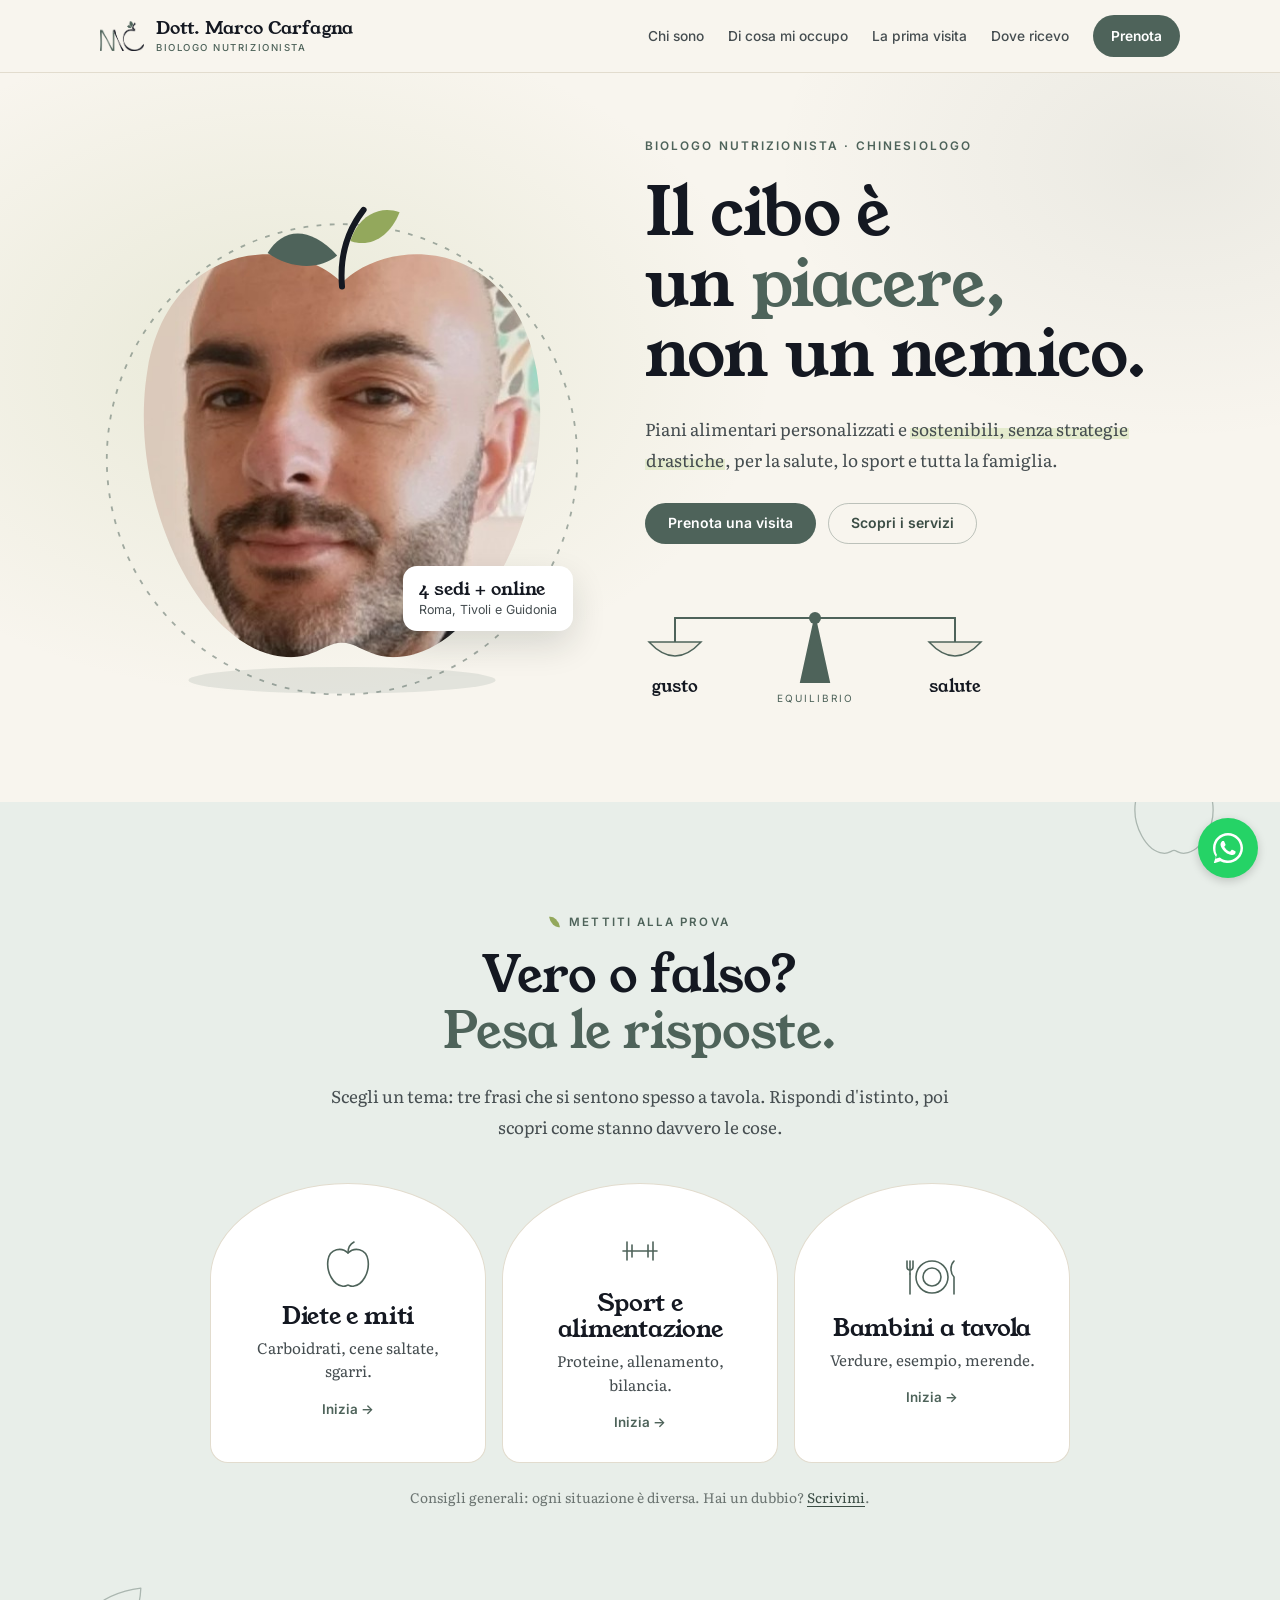
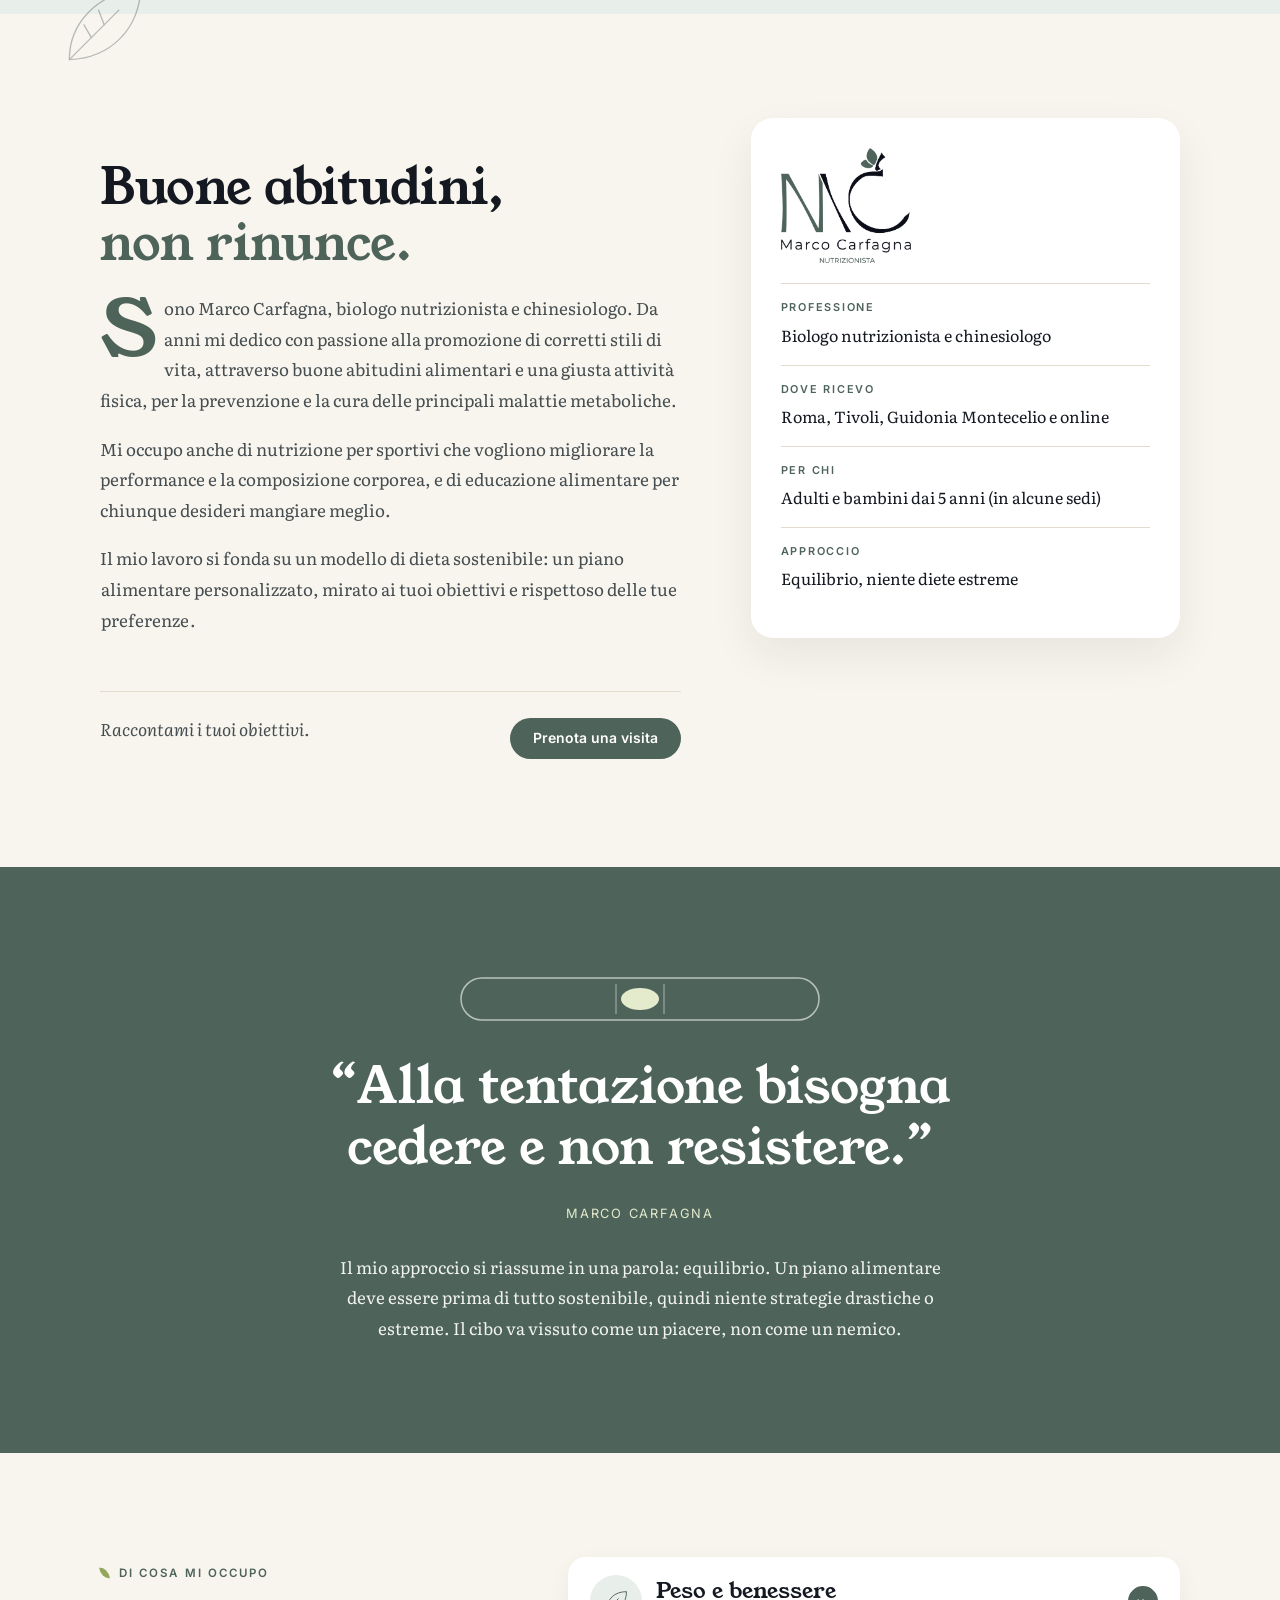
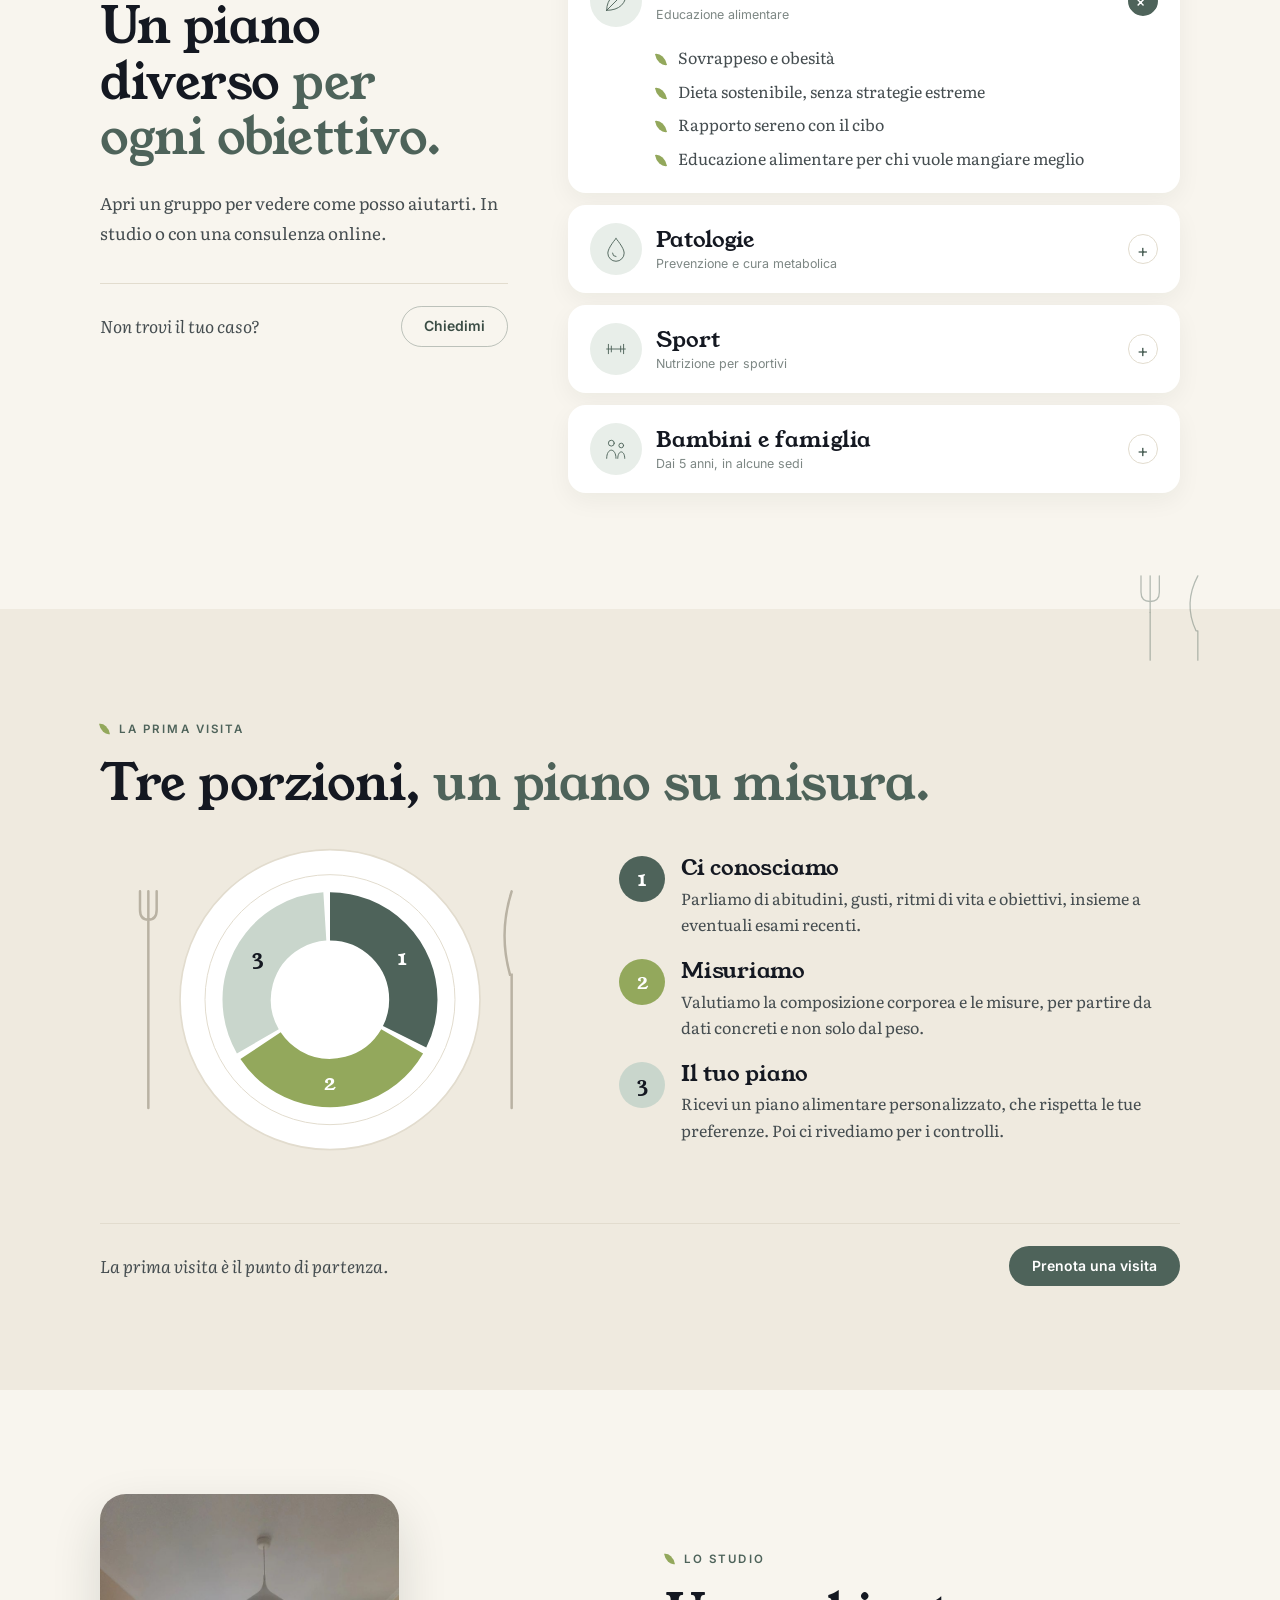
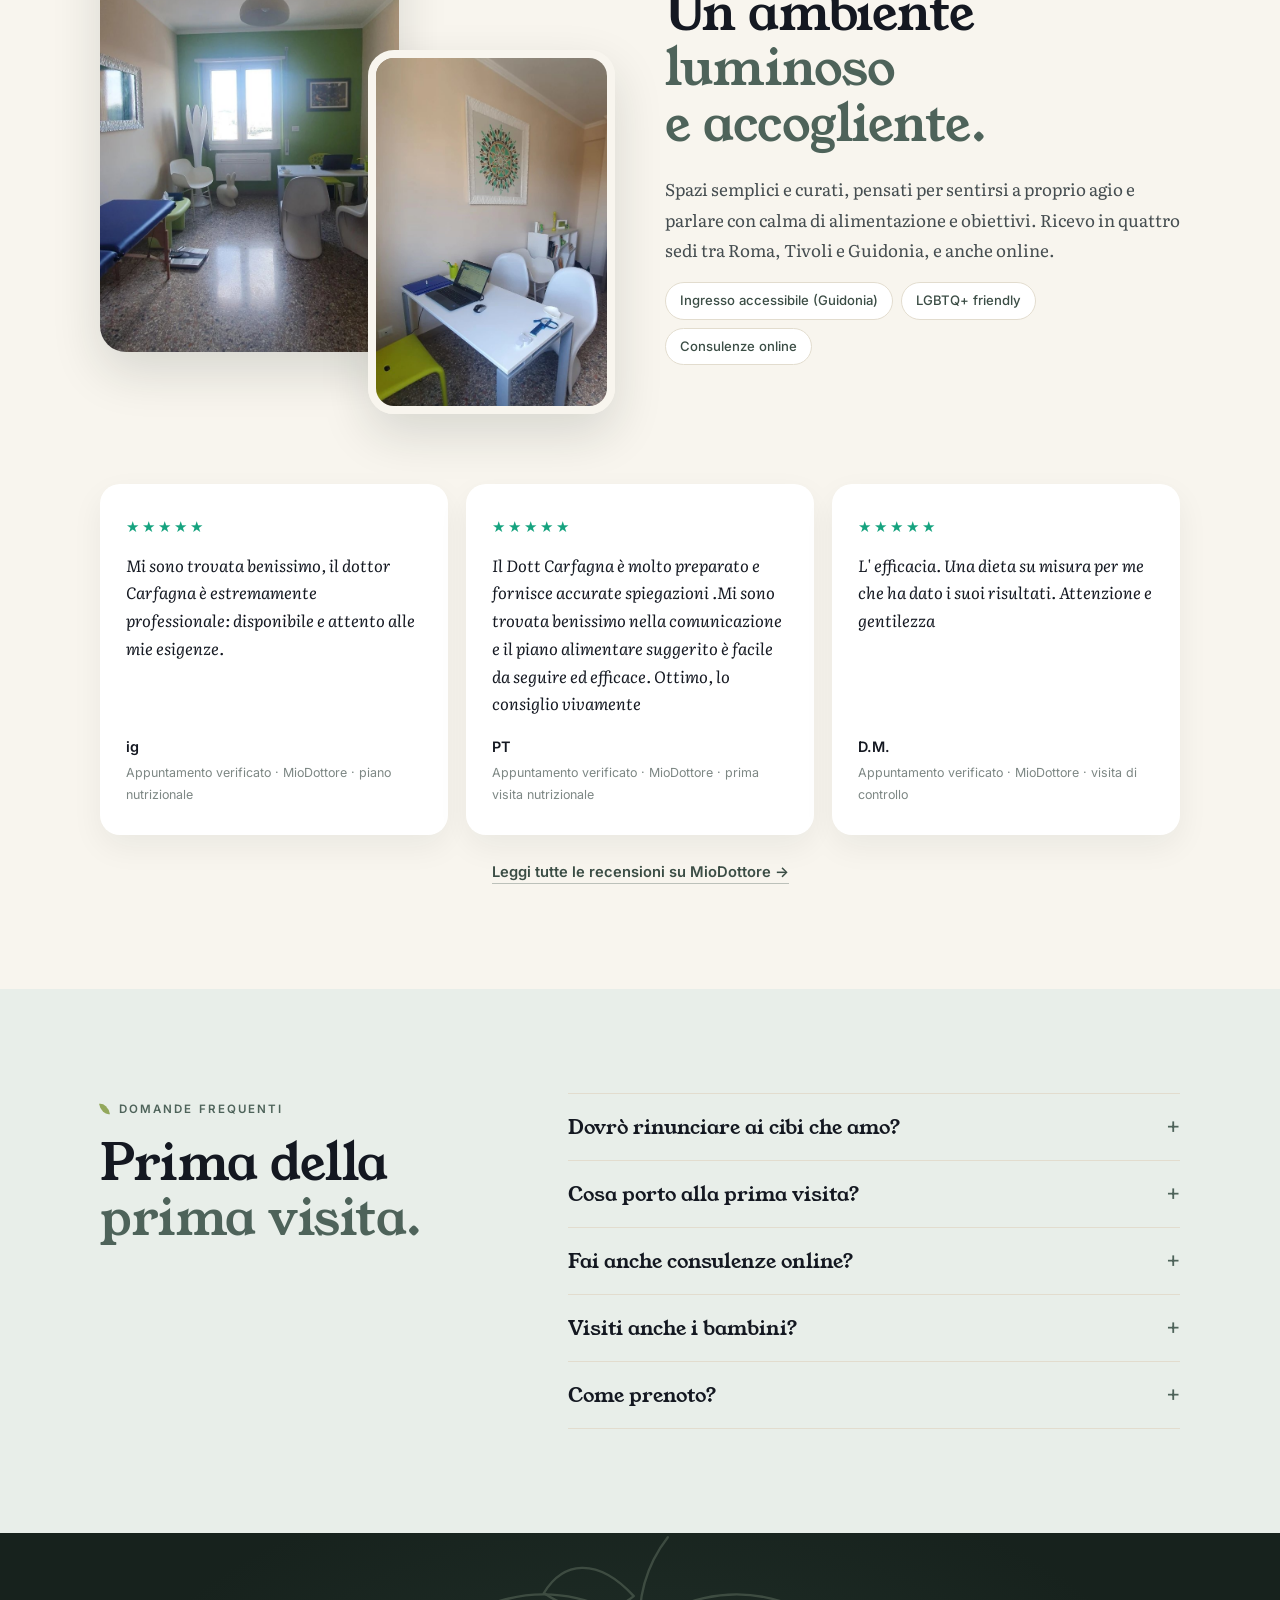
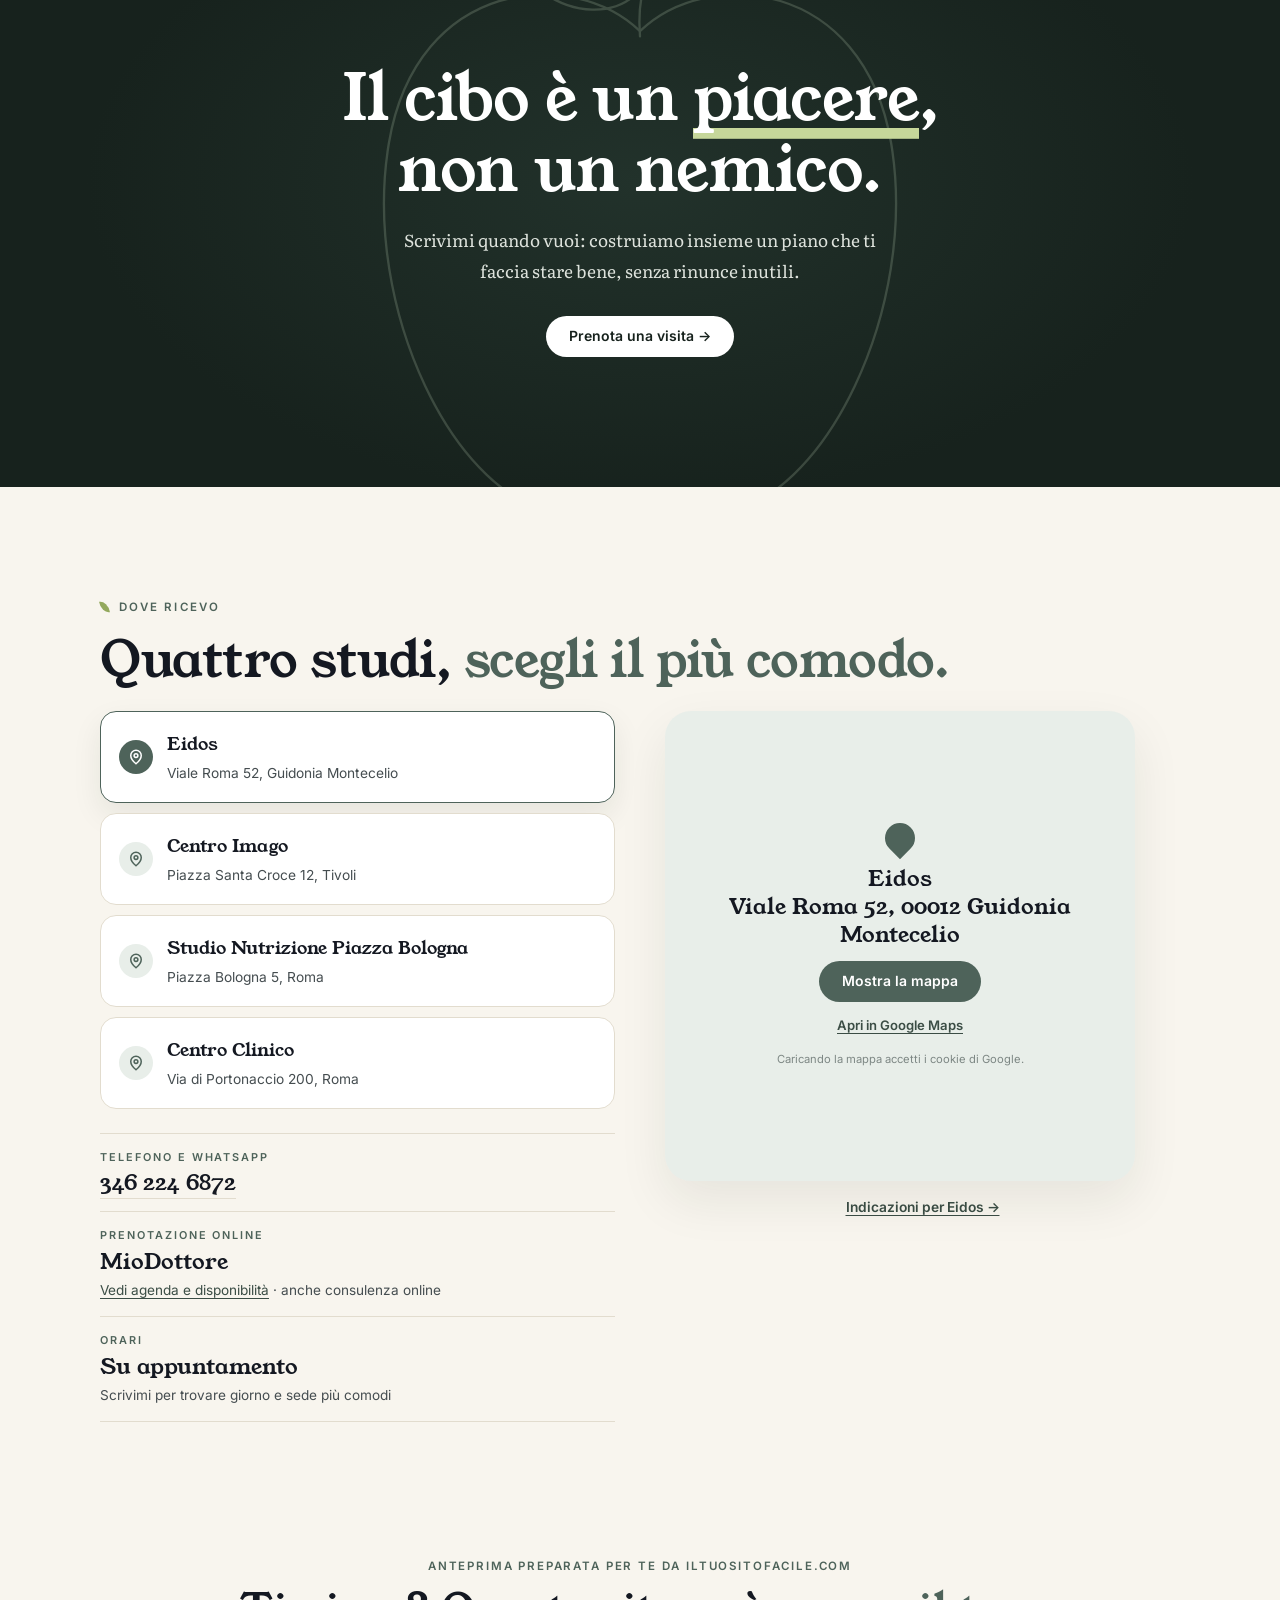
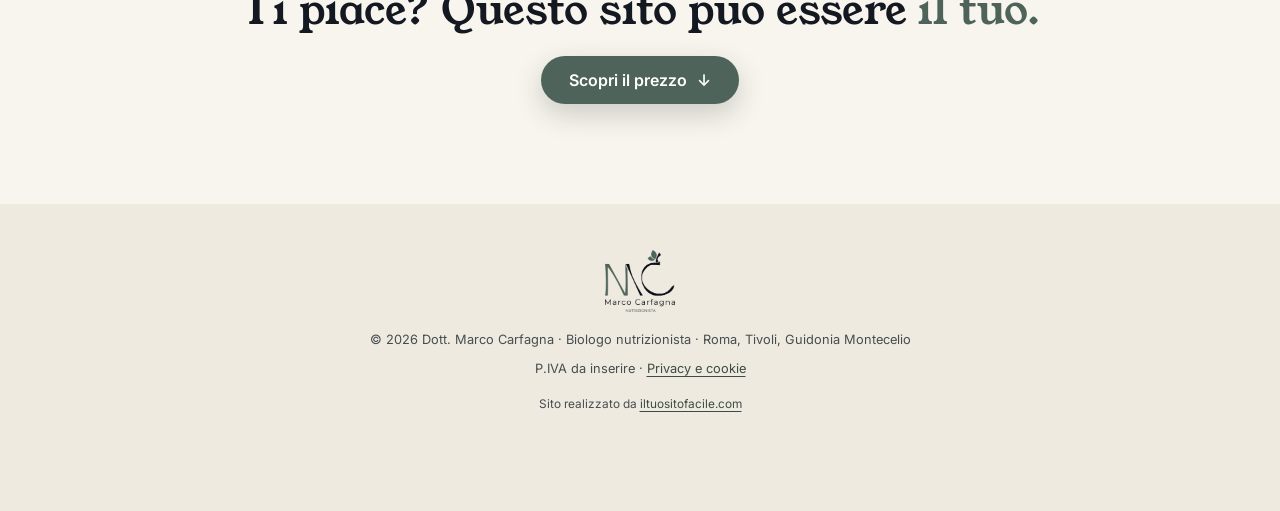
==== marco-carfagna/index.html @ f816e0af "Aggiungi demo sito Dott. Marco Carfagna (biologo nutrizionista) Concept "L'equilibrio" (la sua parol" ====
<!DOCTYPE html>
<html lang="it">
<head>
  <meta charset="UTF-8" />
  <meta name="viewport" content="width=device-width, initial-scale=1.0" />
  <link rel="icon" href="favicon.ico" sizes="32x32" />
  <link rel="icon" type="image/png" sizes="48x48" href="assets/favicon-48.png" />
  <link rel="apple-touch-icon" href="assets/apple-touch-icon.png" />
  <title>Dott. Marco Carfagna · Biologo nutrizionista a Roma, Tivoli e Guidonia</title>
  <meta name="description" content="Dott. Marco Carfagna, biologo nutrizionista e chinesiologo. Piani alimentari personalizzati e sostenibili per salute, sport e famiglia. Riceve a Roma, Tivoli, Guidonia Montecelio e online." />
  <meta property="og:type" content="website" />
  <meta property="og:url" content="https://marco-carfagna.primositolocale.workers.dev/" />
  <meta property="og:title" content="Dott. Marco Carfagna · Biologo nutrizionista" />
  <meta property="og:description" content="Il cibo è un piacere, non un nemico. Piani alimentari sostenibili a Roma, Tivoli, Guidonia e online." />
  <meta property="og:image" content="https://marco-carfagna.primositolocale.workers.dev/assets/og.jpg" />
  <meta property="og:image:width" content="1200" />
  <meta property="og:image:height" content="630" />
  <meta name="twitter:card" content="summary_large_image" />
  <link rel="preconnect" href="https://fonts.googleapis.com" />
  <link rel="preconnect" href="https://fonts.gstatic.com" crossorigin />
  <link href="https://fonts.googleapis.com/css2?family=Young+Serif&family=Literata:ital,opsz,wght@0,7..72,400;0,7..72,500;1,7..72,400&family=Inter:wght@400;500;600;700&display=swap" rel="stylesheet" />
  <link rel="canonical" href="https://marco-carfagna.primositolocale.workers.dev/" />
  <meta name="robots" content="index, follow" />
  <link rel="stylesheet" href="css/style.css?v=2" />
  <script>
  (function () {
    var d = document.documentElement; d.classList.add('js');
    try { history.scrollRestoration = 'manual'; } catch (e) {}
    var rm = window.matchMedia && matchMedia('(prefers-reduced-motion: reduce)').matches, seen = false;
    try { seen = sessionStorage.getItem('carf-intro') === '1'; } catch (e) {}
    if (rm || seen) { d.classList.add('no-intro'); return; }
    d.classList.add('intro-on');
    try { sessionStorage.setItem('carf-intro', '1'); } catch (e) {}
    setTimeout(function () { d.classList.remove('intro-on'); d.classList.add('intro-done'); }, 3050);
  })();
  </script>
  <script type="application/ld+json">
  {
    "@context": "https://schema.org",
    "@type": "MedicalBusiness",
    "medicalSpecialty": "DietNutrition",
    "name": "Dott. Marco Carfagna - Biologo nutrizionista",
    "description": "Biologo nutrizionista e chinesiologo. Piani alimentari personalizzati e sostenibili.",
    "url": "https://marco-carfagna.primositolocale.workers.dev/",
    "image": "https://marco-carfagna.primositolocale.workers.dev/assets/ritratto.jpg",
    "telephone": "+39 346 224 6872",
    "address": {"@type": "PostalAddress", "streetAddress": "Viale Roma, 52", "postalCode": "00012", "addressLocality": "Guidonia Montecelio", "addressRegion": "RM", "addressCountry": "IT"},
    "geo": {"@type": "GeoCoordinates", "latitude": 41.995063, "longitude": 12.725563},
    "areaServed": ["Guidonia Montecelio", "Tivoli", "Roma"],
    "sameAs": ["https://www.miodottore.it/profilo/marco-carfagna"]
  }
  </script>
</head>
<body>
  <!-- APERTURA: il monogramma con la mela che si scrive a inchiostro, riflesso di luce, poi vola verso chi guarda -->
  <div class="intro" aria-hidden="true">
    <div class="intro-halo"></div>
    <div class="intro-mark">
      <div class="mc-box">
        <svg class="mc-ring" viewBox="0 0 100 100"><circle cx="50" cy="50" r="49" pathLength="1" /></svg>
        <img class="mc-img" src="assets/logo-chiaro-mc.png" alt="" width="828" height="551" />
        <span class="mc-glint"></span>
      </div>
      <div class="intro-name">Marco Carfagna</div>
      <div class="intro-role">Biologo nutrizionista</div>
    </div>
    <div class="intro-hint">Tocca per entrare</div>
  </div>

  <header class="site-header" id="siteHeader">
    <div class="container header-inner">
      <a href="#top" class="brand" aria-label="Torna all'inizio">
        <img src="assets/logo-mc.png" alt="" width="828" height="551" />
        <span class="brand-name">Dott. Marco Carfagna<small>Biologo nutrizionista</small></span>
      </a>
      <nav class="nav" id="nav">
        <a href="#chi-sono">Chi sono</a>
        <a href="#aree">Di cosa mi occupo</a>
        <a href="#primo-incontro">La prima visita</a>
        <a href="#sedi">Dove ricevo</a>
        <a href="https://wa.me/393462246872?text=Buongiorno%20Dott.%20Carfagna%2C%20vorrei%20prenotare%20una%20prima%20visita%20nutrizionale." class="nav-cta" target="_blank" rel="noopener">Prenota</a>
      </nav>
      <button class="nav-toggle" id="navToggle" aria-label="Apri il menu" aria-expanded="false"><span></span><span></span><span></span></button>
    </div>
  </header>

  <main>
    <!-- APERTURA DEL SITO: ritratto nella mela del logo + bilancia gusto/salute -->
    <section class="hero" id="top">
      <div class="container hero-inner">
        <div class="apple h-anim" style="--d:.1s">
          <svg viewBox="0 0 400 460" role="img" aria-label="Il Dott. Marco Carfagna">
            <defs><clipPath id="appleClip"><path d="M200,114.6 C156.8,72.8 56,80.4 38,186.8 C20,293.2 81.2,418.6 149.6,426.2 C174.8,430 185.6,414.8 200,414.8 C214.4,414.8 225.2,430 250.4,426.2 C318.8,418.6 380,293.2 362,186.8 C344,80.4 243.2,72.8 200,114.6 Z" /></clipPath></defs>
            <circle class="ap-ring" cx="200" cy="262" r="196" />
            <ellipse class="ap-shadow" cx="200" cy="446" rx="128" ry="11" />
            <image href="assets/ritratto.jpg" x="11" y="35" width="420" height="420" preserveAspectRatio="xMidYMid slice" clip-path="url(#appleClip)" />
            <path class="ap-stem" d="M200 118 C198 94 204 72 218 54" />
            <path class="ap-leaf" d="M196 92 C172 66 150 70 138 90 C158 104 182 104 196 92 Z" />
            <path class="ap-leaf b" d="M207 80 C214 58 232 50 248 56 C240 76 224 86 207 80 Z" />
          </svg>
          <div class="apple-badge"><strong>4 sedi + online</strong>Roma, Tivoli e Guidonia</div>
        </div>
        <div class="hero-text">
          <p class="kicker h-anim" style="--d:.2s">Biologo nutrizionista · Chinesiologo</p>
          <h1 class="h-anim" style="--d:.32s">Il cibo è un <span class="swap" aria-live="polite"><span class="sizer">piacere,</span><span class="w on">piacere,</span><span class="w">alleato,</span><span class="w">amico,</span></span><br />non un nemico.</h1>
          <p class="hero-sub h-anim" style="--d:.46s">Piani alimentari personalizzati e <mark>sostenibili, senza strategie drastiche</mark>, per la salute, lo sport e tutta la famiglia.</p>
          <div class="hero-actions h-anim" style="--d:.6s">
            <a class="btn btn-pri" href="https://wa.me/393462246872?text=Buongiorno%20Dott.%20Carfagna%2C%20vorrei%20prenotare%20una%20prima%20visita%20nutrizionale." target="_blank" rel="noopener">Prenota una visita</a>
            <a class="btn btn-sec" href="#aree">Scopri i servizi</a>
          </div>
          <div class="balance h-anim" style="--d:.75s" aria-hidden="true">
            <svg viewBox="0 0 340 128">
              <g class="bl-beam">
                <line x1="30" y1="40" x2="310" y2="40" />
                <line x1="30" y1="40" x2="30" y2="64" /><line x1="310" y1="40" x2="310" y2="64" />
                <path class="bl-pan" d="M4 64 Q30 92 56 64 Z" /><path class="bl-pan" d="M284 64 Q310 92 336 64 Z" />
                <text x="30" y="114">gusto</text><text x="310" y="114">salute</text>
              </g>
              <path class="bl-post" d="M170 40 L156 104 L184 104 Z" />
              <circle class="bl-post" cx="170" cy="40" r="6" />
              <text class="bl-cap" x="170" y="124">equilibrio</text>
            </svg>
          </div>
        </div>
      </div>
    </section>

    <!-- QUIZ A TEMI (nelle demo subito dopo l'apertura): i piatti della bilancia sono le risposte -->
    <!-- DA FAR CONFERMARE AL PROFESSIONISTA: contenuti del quiz -->
    <section class="section quiz-sec" id="consigli">
      <svg class="deco r" viewBox="0 0 120 120" aria-hidden="true"><path d="M60 34 C48 24 22 26 18 50 C14 76 30 104 48 106 C54 107 57 103 60 103 C63 103 66 107 72 106 C90 104 106 76 102 50 C98 26 72 24 60 34 Z" /><path d="M60 34 C59 24 62 16 70 10" /><path d="M58 26 C48 14 38 16 34 24 C42 30 52 30 58 26 Z" /></svg>
      <div class="container">
        <div class="quiz-head">
          <div class="label reveal">Mettiti alla prova</div>
          <h2 class="title reveal">Vero o falso? <span class="s">Pesa le risposte.</span></h2>
          <p class="reveal">Scegli un tema: tre frasi che si sentono spesso a tavola. Rispondi d'istinto, poi scopri come stanno davvero le cose.</p>
        </div>
        <div class="temi" id="temi">
          <div class="temi-pick">
            <button type="button" class="tema-btn reveal" data-t="0"><svg class="ic" viewBox="0 0 54 54" aria-hidden="true"><path d="M27 16 C21 10 9 11 7 23 C5 36 13 48 21 49 C24 50 26 48 27 48 C28 48 30 50 33 49 C41 48 49 36 47 23 C45 11 33 10 27 16 Z" /><path d="M27 16 C27 10 29 7 33 5" /></svg><h3>Diete e miti</h3><p>Carboidrati, cene saltate, sgarri.</p><span class="go">Inizia →</span></button>
            <button type="button" class="tema-btn reveal d2" data-t="1"><svg class="ic" viewBox="0 0 54 54" aria-hidden="true"><path d="M10 27h34" /><path d="M14 18v18" /><path d="M19 21v12" /><path d="M40 18v18" /><path d="M35 21v12" /></svg><h3>Sport e alimentazione</h3><p>Proteine, allenamento, bilancia.</p><span class="go">Inizia →</span></button>
            <button type="button" class="tema-btn reveal d3" data-t="2"><svg class="ic" viewBox="0 0 54 54" aria-hidden="true"><circle cx="27" cy="28" r="16" /><circle cx="27" cy="28" r="9" /><path d="M5 12v13" /><path d="M2 12v6c0 4 6 4 6 0v-6" /><path d="M5 25v20" /><path d="M49 12c-4 4-4 12 0 16v17" /></svg><h3>Bambini a tavola</h3><p>Verdure, esempio, merende.</p><span class="go">Inizia →</span></button>
          </div>
          <div class="temi-play" aria-live="polite">
            <div class="play-top"><button type="button" class="back">← Cambia tema</button><span class="tname"></span><span class="pips"><i></i><i></i><i></i></span></div>
            <div class="qcard">
              <div class="q-body">
                <span class="q-num"></span>
                <p class="q-text"></p>
                <div class="scale" id="scale">
                  <div class="sc-post"></div>
                  <div class="sc-beam">
                    <button type="button" class="pan l" data-a="vero"><span>Vero</span></button>
                    <button type="button" class="pan r" data-a="falso"><span>Falso</span></button>
                  </div>
                </div>
                <div class="q-res"><span class="verdict"></span><p class="q-expl"></p><button type="button" class="q-next">Prossima →</button></div>
              </div>
              <div class="q-end" hidden>
                <p class="q-num">Il tuo risultato</p>
                <p class="score"><span>0</span>/3</p>
                <p class="sum"></p>
                <div class="help"><b>Quando farti seguire</b><span></span></div>
                <div class="acts"><a class="btn btn-wa" target="_blank" rel="noopener" href="#">Scrivimi su WhatsApp</a><button type="button" class="btn btn-sec again">Prova un altro tema</button></div>
              </div>
            </div>
          </div>
        </div>
        <p class="quiz-note">Consigli generali: ogni situazione è diversa. Hai un dubbio? <a href="https://wa.me/393462246872?text=Buongiorno%20Dott.%20Carfagna%2C%20avrei%20una%20domanda." target="_blank" rel="noopener">Scrivimi</a>.</p>

        <div class="temi-data">
          <div class="md-theme" data-name="Diete e miti" data-wa="Buongiorno Dott. Carfagna, ho fatto il test sul tema Diete e miti e vorrei qualche informazione." data-sum="Si mangia bene con l'equilibrio, non con le rinunce: un piano sostenibile lascia spazio anche al piacere." data-help="Se hai provato tante diete senza risultati duraturi, o vivi il cibo con ansia e sensi di colpa, un piano personalizzato può aiutarti.">
            <p data-a="falso"><b>Per dimagrire bisogna eliminare i carboidrati.</b> I carboidrati fanno parte di un'alimentazione equilibrata. Contano quantità, qualità e come si distribuiscono nella giornata.</p>
            <p data-a="falso"><b>Saltare la cena aiuta a perdere peso.</b> Saltare i pasti spesso porta a mangiare di più dopo. Meglio pasti regolari e bilanciati.</p>
            <p data-a="vero"><b>Uno sgarro ogni tanto fa parte di una dieta sostenibile.</b> Un piano che non lascia spazio al piacere è difficile da mantenere. L'equilibrio passa anche dagli strappi alla regola.</p>
          </div>
          <div class="md-theme" data-name="Sport e alimentazione" data-wa="Buongiorno Dott. Carfagna, ho fatto il test sul tema Sport e alimentazione e vorrei qualche informazione." data-sum="Nello sport contano il piano complessivo e i tempi dei pasti, più dei singoli integratori o dei numeri sulla bilancia." data-help="Se ti alleni con costanza e vuoi migliorare prestazione, recupero o composizione corporea, un piano su misura fa la differenza.">
            <p data-a="falso"><b>Più proteine prendo, più muscoli faccio.</b> Le proteine sono importanti, ma oltre una certa quota non aumentano la massa muscolare. Conta il piano complessivo, insieme all'allenamento.</p>
            <p data-a="vero"><b>Quello che mangi prima e dopo l'allenamento conta.</b> I tempi dei pasti e la scelta degli alimenti influenzano energia, prestazione e recupero.</p>
            <p data-a="falso"><b>Il peso sulla bilancia dice tutto sulla forma fisica.</b> Due persone con lo stesso peso possono avere composizioni corporee molto diverse: massa magra e massa grassa raccontano molto di più.</p>
          </div>
          <div class="md-theme" data-name="Bambini a tavola" data-wa="Buongiorno Dott. Carfagna, ho fatto il test sul tema Bambini a tavola e vorrei qualche informazione." data-sum="Il gusto si educa con pazienza e con l'esempio: le abitudini di famiglia diventano le loro." data-help="Se a tavola ci sono difficoltà che durano nel tempo, o hai dubbi sull'alimentazione durante la crescita, un confronto può aiutare tutta la famiglia.">
            <p data-a="falso"><b>Se un bambino rifiuta una verdura, non la mangerà mai.</b> Spesso servono più assaggi, proposti con calma e senza forzare, perché un alimento nuovo venga accettato.</p>
            <p data-a="vero"><b>I bambini imparano a mangiare guardando gli adulti.</b> L'esempio a tavola conta: le abitudini della famiglia diventano le loro.</p>
            <p data-a="falso"><b>Un succo di frutta vale quanto un frutto.</b> Il succo ha meno fibre e zuccheri più concentrati: la frutta intera resta un'altra cosa.</p>
          </div>
        </div>
      </div>
    </section>

    <!-- CHI SONO -->
    <section class="section" id="chi-sono">
      <svg class="deco l" viewBox="0 0 120 120" aria-hidden="true"><path d="M20 100 C20 60 50 28 98 22 C96 66 66 98 20 100 Z" /><path d="M20 100 L74 46" /><path d="M44 76 L36 62" /><path d="M58 62 L52 46" /></svg>
      <div class="container about">
        <div class="about-text">
          <div class="label reveal">Chi sono</div>
          <h2 class="title reveal">Buone abitudini, <span class="s">non rinunce.</span></h2>
          <p class="drop reveal">Sono Marco Carfagna, biologo nutrizionista e chinesiologo. Da anni mi dedico con passione alla promozione di corretti stili di vita, attraverso buone abitudini alimentari e una giusta attività fisica, per la prevenzione e la cura delle principali malattie metaboliche.</p>
          <p class="reveal">Mi occupo anche di nutrizione per sportivi che vogliono migliorare la performance e la composizione corporea, e di educazione alimentare per chiunque desideri mangiare meglio.</p>
          <p class="reveal">Il mio lavoro si fonda su un modello di dieta sostenibile: un <mark>piano alimentare personalizzato, mirato ai tuoi obiettivi e rispettoso delle tue preferenze</mark>.</p>
          <!-- DA COMPLETARE "Il mio percorso": laurea in Biologia/Scienze della nutrizione, iscrizione all'Ordine dei Biologi (con numero), laurea in Scienze motorie, specializzazioni e anni. Solo dati verificati. -->
          <div class="cta-mini reveal"><p>Raccontami i tuoi obiettivi.</p><a class="btn btn-pri" href="https://wa.me/393462246872?text=Buongiorno%20Dott.%20Carfagna%2C%20vorrei%20prenotare%20una%20prima%20visita%20nutrizionale." target="_blank" rel="noopener">Prenota una visita</a></div>
        </div>
        <aside class="about-side reveal d2">
          <img src="assets/logo.png" alt="Logo Marco Carfagna nutrizionista" width="838" height="745" loading="lazy" />
          <div class="facts">
            <div><b>Professione</b><span>Biologo nutrizionista e chinesiologo</span></div>
            <div><b>Dove ricevo</b><span>Roma, Tivoli, Guidonia Montecelio e online</span></div>
            <div><b>Per chi</b><span>Adulti e bambini dai 5 anni (in alcune sedi)</span></div>
            <div><b>Approccio</b><span>Equilibrio, niente diete estreme</span></div>
          </div>
        </aside>
      </div>
    </section>

    <!-- APPROCCIO: la sua frase a tutta pagina, con la livella che trova il centro -->
    <section class="quote-band reveal" id="approccio">
      <div class="container">
        <div class="lvl" aria-hidden="true"><svg viewBox="0 0 360 44"><rect x="1" y="1" width="358" height="42" rx="21" /><line x1="156" y1="7" x2="156" y2="37" /><line x1="204" y1="7" x2="204" y2="37" /><ellipse class="bubble" cx="180" cy="22" rx="19" ry="11" /></svg></div>
        <blockquote>“Alla tentazione bisogna cedere e non resistere.”</blockquote>
        <cite>Marco Carfagna</cite>
        <p>Il mio approccio si riassume in una parola: equilibrio. Un piano alimentare deve essere prima di tutto sostenibile, quindi niente strategie drastiche o estreme. Il cibo va vissuto come un piacere, non come un nemico.</p>
      </div>
    </section>

    <!-- AREE: fisarmonica -->
    <!-- DA COMPLETARE: MioDottore indica altre 17 patologie trattate oltre a quelle elencate -->
    <section class="section" id="aree">
      <div class="container areas-wrap">
        <div>
          <div class="label reveal">Di cosa mi occupo</div>
          <h2 class="title reveal">Un piano diverso <span class="s">per ogni obiettivo.</span></h2>
          <p class="reveal">Apri un gruppo per vedere come posso aiutarti. In studio o con una consulenza online.</p>
          <div class="cta-mini reveal" style="margin-top:34px"><p>Non trovi il tuo caso?</p><a class="btn btn-sec" href="https://wa.me/393462246872?text=Buongiorno%20Dott.%20Carfagna%2C%20vorrei%20sapere%20se%20pu%C3%B2%20aiutarmi%20con%20un%20problema." target="_blank" rel="noopener">Chiedimi</a></div>
        </div>
        <div class="acc">
          <details class="reveal" open><summary><span class="ic"><svg viewBox="0 0 48 48"><path d="M8 40 C8 20 22 8 42 8 C42 28 30 40 8 40 Z" /><path d="M8 40 L28 20" /></svg></span><span class="st">Peso e benessere<small>Educazione alimentare</small></span><span class="pl">+</span></summary>
            <ul><li>Sovrappeso e obesità</li><li>Dieta sostenibile, senza strategie estreme</li><li>Rapporto sereno con il cibo</li><li>Educazione alimentare per chi vuole mangiare meglio</li></ul></details>
          <details class="reveal d2"><summary><span class="ic"><svg viewBox="0 0 48 48"><path d="M24 6 C24 6 10 22 10 31 a14 14 0 0 0 28 0 C38 22 24 6 24 6 Z" /><path d="M18 31 a6 6 0 0 0 6 6" /></svg></span><span class="st">Patologie<small>Prevenzione e cura metabolica</small></span><span class="pl">+</span></summary>
            <ul><li>Diabete e diabete mellito</li><li>Celiachia</li><li>Costipazione</li><li>Prevenzione delle principali malattie metaboliche</li></ul></details>
          <details class="reveal d3"><summary><span class="ic"><svg viewBox="0 0 48 48"><path d="M8 24h32" /><path d="M11 16v16" /><path d="M16 19v10" /><path d="M37 16v16" /><path d="M32 19v10" /></svg></span><span class="st">Sport<small>Nutrizione per sportivi</small></span><span class="pl">+</span></summary>
            <ul><li>Migliorare la performance</li><li>Composizione corporea</li><li>Alimentazione prima e dopo l'allenamento</li><li>Attività fisica adatta a te, da chinesiologo</li></ul></details>
          <details class="reveal d4"><summary><span class="ic"><svg viewBox="0 0 48 48"><circle cx="16" cy="14" r="5" /><circle cx="33" cy="18" r="4" /><path d="M8 40 c0-9 4-14 8-14 s8 5 8 14" /><path d="M27 40 c0-7 3-11 6-11 s6 4 6 11" /></svg></span><span class="st">Bambini e famiglia<small>Dai 5 anni, in alcune sedi</small></span><span class="pl">+</span></summary>
            <ul><li>Educazione alimentare per i più piccoli</li><li>Abitudini sane per tutta la famiglia</li><li>Difficoltà a tavola e gusti selettivi</li></ul></details>
        </div>
      </div>
    </section>

    <!-- LA PRIMA VISITA: un piatto in tre porzioni -->
    <!-- DA CONFERMARE: strumenti usati nella prima visita (composizione corporea, plicometria) -->
    <section class="section section-crema2" id="primo-incontro">
      <svg class="deco r" viewBox="0 0 120 120" aria-hidden="true"><path d="M34 14v40" /><path d="M24 14v18 q0 10 10 10 q10 0 10 -10 v-18" /><path d="M34 54v52" /><path d="M86 14 q-16 30 -2 60 h2 v32" /></svg>
      <div class="container">
        <div class="label reveal">La prima visita</div>
        <h2 class="title reveal">Tre porzioni, <span class="s">un piano su misura.</span></h2>
        <div class="plate-wrap reveal">
          <div class="plate" aria-hidden="true">
            <svg viewBox="0 0 480 400">
              <circle class="rim" cx="240" cy="200" r="180" />
              <circle class="inner" cx="240" cy="200" r="150" />
              <circle class="por p1" cx="240" cy="200" r="100" transform="rotate(-90 240 200)" style="--len:203" />
              <circle class="por p2" cx="240" cy="200" r="100" transform="rotate(30 240 200)" style="--len:203" />
              <circle class="por p3" cx="240" cy="200" r="100" transform="rotate(150 240 200)" style="--len:203" />
              <text class="num n1" x="326.6" y="159">1</text>
              <text class="num n2" x="240" y="309">2</text>
              <text class="num n3 dk" x="153.4" y="159">3</text>
              <path class="cutlery" d="M22 70v40 M12 70v22 q0 12 10 12 q10 0 10 -12 v-22 M22 110v220" />
              <path class="cutlery" d="M458 70 q-16 50 -2 100 h2 v160" />
            </svg>
          </div>
          <ol class="steps">
            <li><span class="n">1</span><div><h3>Ci conosciamo</h3><p>Parliamo di abitudini, gusti, ritmi di vita e obiettivi, insieme a eventuali esami recenti.</p></div></li>
            <li><span class="n">2</span><div><h3>Misuriamo</h3><p>Valutiamo la composizione corporea e le misure, per partire da dati concreti e non solo dal peso.</p></div></li>
            <li><span class="n">3</span><div><h3>Il tuo piano</h3><p>Ricevi un piano alimentare personalizzato, che rispetta le tue preferenze. Poi ci rivediamo per i controlli.</p></div></li>
          </ol>
        </div>
        <div class="cta-mini reveal"><p>La prima visita è il punto di partenza.</p><a class="btn btn-pri" href="https://wa.me/393462246872?text=Buongiorno%20Dott.%20Carfagna%2C%20vorrei%20prenotare%20una%20prima%20visita%20nutrizionale." target="_blank" rel="noopener">Prenota una visita</a></div>
      </div>
    </section>

    <!-- STUDIO + RECENSIONI (MioDottore, testo originale non modificato) -->
    <section class="section" id="studio">
      <div class="container">
        <div class="studio-grid">
          <div class="photos reveal">
            <figure class="ph1"><img src="assets/studio-1.jpg" alt="Lo studio con la parete verde" loading="lazy" width="726" height="1174" /></figure>
            <figure class="ph2"><img src="assets/studio-2.jpg" alt="La scrivania dello studio" loading="lazy" width="590" height="1130" /></figure>
          </div>
          <div>
            <div class="label reveal">Lo studio</div>
            <h2 class="title reveal">Un ambiente <span class="s">luminoso e accogliente.</span></h2>
            <!-- DA CONFERMARE: in quale sede sono state scattate le foto -->
            <p class="reveal">Spazi semplici e curati, pensati per sentirsi a proprio agio e parlare con calma di alimentazione e obiettivi. Ricevo in quattro sedi tra Roma, Tivoli e Guidonia, e anche online.</p>
            <ul class="studio-notes reveal"><li>Ingresso accessibile (Guidonia)</li><li>LGBTQ+ friendly</li><li>Consulenze online</li></ul>
          </div>
        </div>
        <div class="reviews">
          <figure class="review reveal"><div class="stars" aria-label="5 stelle">★★★★★</div><blockquote>Mi sono trovata benissimo, il dottor Carfagna è estremamente professionale: disponibile e attento alle mie esigenze.</blockquote><figcaption>ig<span>Appuntamento verificato · MioDottore · piano nutrizionale</span></figcaption></figure>
          <figure class="review reveal d2"><div class="stars" aria-label="5 stelle">★★★★★</div><blockquote>Il Dott Carfagna è molto preparato e fornisce accurate spiegazioni .Mi sono trovata benissimo nella comunicazione e il piano alimentare suggerito è facile da seguire ed efficace. Ottimo, lo consiglio vivamente</blockquote><figcaption>PT<span>Appuntamento verificato · MioDottore · prima visita nutrizionale</span></figcaption></figure>
          <figure class="review reveal d3"><div class="stars" aria-label="5 stelle">★★★★★</div><blockquote>L' efficacia. Una dieta su misura per me che ha dato i suoi risultati. Attenzione e gentilezza</blockquote><figcaption>D.M.<span>Appuntamento verificato · MioDottore · visita di controllo</span></figcaption></figure>
        </div>
        <p class="rev-foot reveal"><a href="https://www.miodottore.it/profilo/marco-carfagna" target="_blank" rel="noopener">Leggi tutte le recensioni su MioDottore →</a></p>
      </div>
    </section>

    <!-- FAQ -->
    <section class="section section-salvia" id="faq">
      <div class="container faq-wrap">
        <div>
          <div class="label reveal">Domande frequenti</div>
          <h2 class="title reveal">Prima della <span class="s">prima visita.</span></h2>
        </div>
        <div class="faq">
          <details class="reveal"><summary>Dovrò rinunciare ai cibi che amo?</summary><p>No. Il piano è costruito sulle tue preferenze e lascia spazio anche al piacere: una dieta sostenibile è quella che riesci a seguire nel tempo.</p></details>
          <details class="reveal"><summary>Cosa porto alla prima visita?</summary><p>Se li hai, gli esami del sangue recenti ed eventuali referti. Per il resto basta la voglia di raccontarmi le tue abitudini e i tuoi obiettivi.</p></details>
          <details class="reveal"><summary>Fai anche consulenze online?</summary><p>Sì, oltre alle visite in studio è possibile fare una consulenza online.</p></details>
          <details class="reveal"><summary>Visiti anche i bambini?</summary><p>Sì, dai 5 anni, solo in alcune sedi. Scrivimi e ti dico dove è possibile.</p></details>
          <details class="reveal"><summary>Come prenoto?</summary><p>Scrivimi su WhatsApp o chiamami al 346 224 6872. Puoi anche prenotare online su MioDottore.</p></details>
        </div>
      </div>
    </section>

    <!-- CHIUSURA: la mela tracciata in luce -->
    <section class="final reveal" id="finale">
      <svg class="final-apple" viewBox="0 0 400 460" aria-hidden="true">
        <path pathLength="1" d="M200,114.6 C156.8,72.8 56,80.4 38,186.8 C20,293.2 81.2,418.6 149.6,426.2 C174.8,430 185.6,414.8 200,414.8 C214.4,414.8 225.2,430 250.4,426.2 C318.8,418.6 380,293.2 362,186.8 C344,80.4 243.2,72.8 200,114.6 Z" />
        <path pathLength="1" d="M200 118 C198 94 204 72 218 54" />
        <path pathLength="1" d="M196 92 C172 66 150 70 138 90 C158 104 182 104 196 92 Z" />
      </svg>
      <div class="container final-inner">
        <h2>Il cibo è un <mark>piacere</mark>,<br />non un nemico.</h2>
        <p>Scrivimi quando vuoi: costruiamo insieme un piano che ti faccia stare bene, senza rinunce inutili.</p>
        <a class="btn btn-light" href="https://wa.me/393462246872?text=Buongiorno%20Dott.%20Carfagna%2C%20vorrei%20prenotare%20una%20prima%20visita%20nutrizionale." target="_blank" rel="noopener">Prenota una visita →</a>
      </div>
    </section>

    <!-- DOVE RICEVO: quattro sedi, una mappa -->
    <!-- DA CONFERMARE: giorni e orari per ogni sede (Google indica "aperto 24 ore su 24", probabilmente errato) -->
    <section class="section" id="sedi">
      <div class="container">
        <div class="label reveal">Dove ricevo</div>
        <h2 class="title reveal">Quattro studi, <span class="s">scegli il più comodo.</span></h2>
        <div class="sedi">
          <div>
            <div class="sede-tabs reveal" role="tablist">
              <button type="button" class="sede on" role="tab" aria-selected="true" data-name="Eidos" data-addr="Viale Roma 52, 00012 Guidonia Montecelio" data-q="41.995063,12.725563"><span class="pin"><svg viewBox="0 0 24 24"><path d="M12 21s-7-5.6-7-11a7 7 0 0 1 14 0c0 5.4-7 11-7 11z" /><circle cx="12" cy="10" r="2.5" /></svg></span><span><b>Eidos</b><span>Viale Roma 52, Guidonia Montecelio</span></span></button>
              <button type="button" class="sede" role="tab" aria-selected="false" data-name="Centro Imago" data-addr="Piazza Santa Croce 12, 00019 Tivoli" data-q="Piazza Santa Croce 12, 00019 Tivoli"><span class="pin"><svg viewBox="0 0 24 24"><path d="M12 21s-7-5.6-7-11a7 7 0 0 1 14 0c0 5.4-7 11-7 11z" /><circle cx="12" cy="10" r="2.5" /></svg></span><span><b>Centro Imago</b><span>Piazza Santa Croce 12, Tivoli</span></span></button>
              <button type="button" class="sede" role="tab" aria-selected="false" data-name="Studio Nutrizione Piazza Bologna" data-addr="Piazza Bologna 5, 00162 Roma" data-q="Piazza Bologna 5, 00162 Roma"><span class="pin"><svg viewBox="0 0 24 24"><path d="M12 21s-7-5.6-7-11a7 7 0 0 1 14 0c0 5.4-7 11-7 11z" /><circle cx="12" cy="10" r="2.5" /></svg></span><span><b>Studio Nutrizione Piazza Bologna</b><span>Piazza Bologna 5, Roma</span></span></button>
              <button type="button" class="sede" role="tab" aria-selected="false" data-name="Centro Clinico" data-addr="Via di Portonaccio 200, 00159 Roma" data-q="Via di Portonaccio 200, 00159 Roma"><span class="pin"><svg viewBox="0 0 24 24"><path d="M12 21s-7-5.6-7-11a7 7 0 0 1 14 0c0 5.4-7 11-7 11z" /><circle cx="12" cy="10" r="2.5" /></svg></span><span><b>Centro Clinico</b><span>Via di Portonaccio 200, Roma</span></span></button>
            </div>
            <div class="contact-info reveal">
              <div class="info"><div class="info-l">Telefono e WhatsApp</div><div class="info-v"><a href="tel:+393462246872">346 224 6872</a></div></div>
              <div class="info"><div class="info-l">Prenotazione online</div><div class="info-v">MioDottore</div><div class="info-s"><a href="https://www.miodottore.it/profilo/marco-carfagna" target="_blank" rel="noopener">Vedi agenda e disponibilità</a> · anche consulenza online</div></div>
              <div class="info"><div class="info-l">Orari</div><div class="info-v">Su appuntamento</div><div class="info-s">Scrivimi per trovare giorno e sede più comodi</div></div>
            </div>
          </div>
          <div class="reveal d2">
            <div class="map-wrap" id="mapWrap">
              <div class="map-ph" id="mapLoad" role="button" tabindex="0" aria-label="Mostra la mappa">
                <span class="map-pin"></span>
                <p class="map-addr" id="mapAddr">Eidos<br />Viale Roma 52, 00012 Guidonia Montecelio</p>
                <span class="btn btn-pri">Mostra la mappa</span>
                <a class="map-ext" id="mapExt" href="https://www.google.com/maps/search/?api=1&query=41.995063,12.725563" target="_blank" rel="noopener">Apri in Google Maps</a>
                <small>Caricando la mappa accetti i cookie di Google.</small>
              </div>
            </div>
            <a class="map-dir" id="mapDir" href="https://www.google.com/maps/dir/?api=1&destination=41.995063,12.725563" target="_blank" rel="noopener">Indicazioni per Eidos →</a>
          </div>
        </div>
      </div>
    </section>

    <!-- PROPOSTA (solo anteprima): da togliere quando il sito diventa definitivo -->
    <section class="offer" id="proposta">
      <div class="container">
        <div class="offer-teaser">
          <p class="offer-kicker">Anteprima preparata per te da iltuositofacile.com</p>
          <p class="teaser-title">Ti piace? Questo sito può essere <span class="s">il tuo.</span></p>
          <button type="button" class="btn-price" id="priceBtn" aria-expanded="false" aria-controls="offerCard">Scopri il prezzo <span aria-hidden="true">↓</span></button>
        </div>
        <div class="offer-card" id="offerCard" hidden>
          <div class="offer-main">
            <h2>Questo sito può essere <span class="s">il tuo.</span></h2>
            <p class="offer-sub">Lo hai appena visto: lo mettiamo online con il tuo nome, sistemando insieme testi, foto e dettagli.</p>
            <ul class="offer-list">
              <li>Il sito completo che hai appena visto, con le tue modifiche</li>
              <li>Pubblicazione online e anteprima per WhatsApp</li>
              <li>Pagina privacy già pronta</li>
            </ul>
            <div class="offer-gift">
              <div><strong>In regalo: scheda Google sistemata + link per le recensioni</strong><span>Colleghiamo il sito alla tua scheda Google e la ottimizziamo. In più ti prepariamo un link diretto da mandare ai pazienti su WhatsApp, per far crescere le recensioni con un tocco.</span></div>
            </div>
          </div>
          <div class="offer-price">
            <span class="price-tag">Prezzo di lancio</span>
            <div class="price-old" aria-label="Prezzo pieno 500 euro"><s>500 €</s></div>
            <div class="price-new"><span>250</span>€</div>
            <p class="price-note">pagamento unico</p>
            <p class="price-deadline" id="offerDeadline">Offerta valida 14 giorni dalla prima visione</p>
            <a class="offer-wa" href="https://wa.me/393314683568?text=Ciao%20Pier%2C%20ho%20visto%20l%27anteprima%20del%20mio%20sito%20(Dott.%20Marco%20Carfagna)%20e%20vorrei%20maggiori%20informazioni." target="_blank" rel="noopener">
              <svg width="20" height="20" fill="currentColor" viewBox="0 0 24 24" aria-hidden="true"><path d="M17.472 14.382c-.297-.149-1.758-.867-2.03-.967-.273-.099-.471-.148-.67.15-.197.297-.767.966-.94 1.164-.173.199-.347.223-.644.075-.297-.15-1.255-.463-2.39-1.475-.883-.788-1.48-1.761-1.653-2.059-.173-.297-.018-.458.13-.606.134-.133.298-.347.446-.52.149-.174.198-.298.298-.497.099-.198.05-.371-.025-.52-.075-.149-.669-1.612-.916-2.207-.242-.579-.487-.5-.669-.51-.173-.008-.371-.01-.57-.01-.198 0-.52.074-.792.372-.272.297-1.04 1.016-1.04 2.479 0 1.462 1.065 2.875 1.213 3.074.149.198 2.096 3.2 5.077 4.487.709.306 1.262.489 1.694.625.712.227 1.36.195 1.871.118.571-.085 1.758-.719 2.006-1.413.248-.694.248-1.289.173-1.413-.074-.124-.272-.198-.57-.347z"/><path d="M12 0C5.373 0 0 5.373 0 12c0 2.625.846 5.059 2.284 7.034L.789 23.492a.5.5 0 00.61.609l4.458-1.495A11.952 11.952 0 0012 24c6.627 0 12-5.373 12-12S18.627 0 12 0zm0 22c-2.344 0-4.507-.8-6.222-2.142l-.435-.347-3.3 1.106 1.106-3.3-.347-.435A9.956 9.956 0 012 12C2 6.486 6.486 2 12 2s10 4.486 10 10-4.486 10-10 10z"/></svg>
              Scrivici per maggiori info
            </a>
            <p class="price-contact">o chiama Pier al 331 468 3568</p>
          </div>
        </div>
      </div>
    </section>
  </main>

  <footer class="site-footer">
    <img src="assets/logo.png" alt="" width="838" height="745" loading="lazy" />
    <div>© <span id="year">2026</span> Dott. Marco Carfagna · Biologo nutrizionista · Roma, Tivoli, Guidonia Montecelio</div>
    <!-- DA COMPLETARE: P.IVA e numero di iscrizione all'Ordine dei Biologi -->
    <div><span>P.IVA da inserire</span> · <a href="privacy.html">Privacy e cookie</a></div>
    <div class="credit">Sito realizzato da <a href="https://iltuositofacile.com" target="_blank" rel="noopener">iltuositofacile.com</a></div>
  </footer>

  <a href="https://wa.me/393462246872?text=Buongiorno%20Dott.%20Carfagna%2C%20vorrei%20prenotare%20una%20prima%20visita%20nutrizionale." class="wa-float" target="_blank" rel="noopener" aria-label="Scrivimi su WhatsApp">
    <svg width="30" height="30" fill="currentColor" viewBox="0 0 24 24" aria-hidden="true"><path d="M17.472 14.382c-.297-.149-1.758-.867-2.03-.967-.273-.099-.471-.148-.67.15-.197.297-.767.966-.94 1.164-.173.199-.347.223-.644.075-.297-.15-1.255-.463-2.39-1.475-.883-.788-1.48-1.761-1.653-2.059-.173-.297-.018-.458.13-.606.134-.133.298-.347.446-.52.149-.174.198-.298.298-.497.099-.198.05-.371-.025-.52-.075-.149-.669-1.612-.916-2.207-.242-.579-.487-.5-.669-.51-.173-.008-.371-.01-.57-.01-.198 0-.52.074-.792.372-.272.297-1.04 1.016-1.04 2.479 0 1.462 1.065 2.875 1.213 3.074.149.198 2.096 3.2 5.077 4.487.709.306 1.262.489 1.694.625.712.227 1.36.195 1.871.118.571-.085 1.758-.719 2.006-1.413.248-.694.248-1.289.173-1.413-.074-.124-.272-.198-.57-.347z"/><path d="M12 0C5.373 0 0 5.373 0 12c0 2.625.846 5.059 2.284 7.034L.789 23.492a.5.5 0 00.61.609l4.458-1.495A11.952 11.952 0 0012 24c6.627 0 12-5.373 12-12S18.627 0 12 0zm0 22c-2.344 0-4.507-.8-6.222-2.142l-.435-.347-3.3 1.106 1.106-3.3-.347-.435A9.956 9.956 0 012 12C2 6.486 6.486 2 12 2s10 4.486 10 10-4.486 10-10 10z"/></svg>
  </a>

  <script src="js/main.js?v=2"></script>
</body>
</html>
---- marco-carfagna/css/style.css ----
/* ═══════════════════════════════════════
   Dott. Marco Carfagna · "L'equilibrio"
   Biologo nutrizionista e chinesiologo. La sua parola è equilibrio e nel logo
   la C è una mela: ritratto dentro una mela, una bilancia gusto/salute che trova
   il punto giusto, quiz a piatti di bilancia, primo incontro come un piatto
   diviso in tre porzioni, quattro sedi su un selettore.
   Titoli Young Serif, testo Literata, interfaccia Inter. Salvia e inchiostro del logo.
   ═══════════════════════════════════════ */
:root{
  --salvia:#4e635a;
  --salvia-2:#3b4d45;
  --notte:#17221d;
  --notte-2:#22322b;
  --inchiostro:#141821;
  --foglia:#93a85c;
  --foglia-chiara:#e4ebcd;
  --crema:#f8f5ee;
  --crema-2:#efeadf;
  --salvia-chiara:#e8eee9;
  --testo:#454d50;
  --linea:#e2dcce;
  --wa:#25d366;
  --ff-t:'Young Serif', Georgia, serif;
  --ff-b:'Literata', Georgia, serif;
  --ff-ui:'Inter', system-ui, sans-serif;
  --max:1160px;
  --gutter:20px;
  --ease:cubic-bezier(.22,.61,.36,1);
}
*,*::before,*::after{box-sizing:border-box;margin:0;padding:0}
html{scroll-behavior:smooth;-webkit-text-size-adjust:100%}
body{font-family:var(--ff-b);font-size:17px;line-height:1.8;color:var(--testo);background:var(--crema);overflow-x:hidden;-webkit-font-smoothing:antialiased}
img,svg{display:block;max-width:100%}
a{color:inherit;text-decoration:none}
.container{max-width:var(--max);margin:0 auto;padding:0 var(--gutter)}
@media(min-width:769px){:root{--gutter:40px}}
h1,h2,h3{font-family:var(--ff-t);font-weight:400;color:var(--inchiostro);line-height:1.12;letter-spacing:-.01em}
.s{color:var(--salvia)}
.label{display:inline-flex;align-items:center;gap:10px;font-family:var(--ff-ui);font-size:.72rem;font-weight:600;letter-spacing:.18em;text-transform:uppercase;color:var(--salvia);margin-bottom:16px}
.label::before{content:"";width:9px;height:12px;background:var(--foglia);border-radius:0 100% 0 100%;transform:rotate(-10deg)}
.title{font-size:clamp(2rem,4.2vw,3.1rem);margin-bottom:22px;text-wrap:balance}
.section{padding:104px 0;position:relative}
.section-crema2{background:var(--crema-2)}
.section-salvia{background:var(--salvia-chiara)}
@media(max-width:768px){.section{padding:72px 0}}
p strong{color:var(--inchiostro);font-weight:500}

mark{--hl:var(--foglia-chiara);background:linear-gradient(var(--hl),var(--hl)) no-repeat 0 88%/0 44%;color:inherit;padding:0 .06em;-webkit-box-decoration-break:clone;box-decoration-break:clone;transition:background-size 1.1s var(--ease) .15s}
mark.on{background-size:100% 44%}

.btn{display:inline-flex;align-items:center;gap:8px;font-family:var(--ff-ui);font-size:14px;font-weight:600;padding:11px 22px;border-radius:99px;border:1px solid transparent;cursor:pointer;transition:background .25s, color .25s, transform .25s, border-color .25s;line-height:1.2}
.btn-pri{background:var(--salvia);color:#fff}
.btn-pri:hover{background:var(--notte-2);transform:translateY(-2px)}
.btn-sec{background:transparent;color:var(--salvia-2);border-color:rgba(78,99,90,.35)}
.btn-sec:hover{border-color:var(--salvia);background:#fff}
.btn-light{background:#fff;color:var(--notte)}
.btn-light:hover{transform:translateY(-2px)}
.btn-wa{background:var(--wa);color:#fff}
.btn-wa:hover{transform:translateY(-2px)}

/* ═══ APERTURA: il monogramma con la mela ═══ */
.intro{display:none}
.intro-on .intro,.intro-done .intro,.intro-skip .intro{display:grid;position:fixed;inset:0;z-index:3000;place-items:center;background:radial-gradient(ellipse at 50% 44%, #2a3d34 0%, var(--notte) 48%, #0b110e 100%)}
.intro-on body{overflow:hidden}
.intro-on .intro,.intro-done .intro{animation:veilOut .9s var(--ease) 3s forwards}
.intro-skip .intro{animation:veilOut .45s ease forwards}
@keyframes veilOut{to{opacity:0;visibility:hidden}}
.intro-halo{position:absolute;width:64vmin;height:64vmin;border-radius:50%;background:radial-gradient(circle, rgba(147,168,92,.22), rgba(147,168,92,0) 66%);animation:halo 3s ease-in-out forwards}
@keyframes halo{0%{transform:scale(.6);opacity:0}45%{opacity:1}100%{transform:scale(1.12);opacity:.7}}
.intro-mark{position:relative;text-align:center;transform-origin:50% 40%}
.intro-on .intro-mark,.intro-done .intro-mark{animation:flyOut 1.05s cubic-bezier(.7,0,.84,0) 2.75s forwards}
@keyframes flyOut{to{transform:scale(14);filter:blur(12px);opacity:0}}
.mc-box{position:relative;width:min(230px,52vw);margin:0 auto 26px}
.mc-ring{position:absolute;inset:-18%;width:136%;height:136%;overflow:visible}
.mc-ring circle{fill:none;stroke:#a8c1b4;stroke-width:.7;stroke-dasharray:1;stroke-dashoffset:1;opacity:.6;animation:draw 1.4s var(--ease) .15s forwards}
@keyframes draw{to{stroke-dashoffset:0}}
.mc-img{position:relative;width:100%;height:auto;clip-path:inset(0 100% 0 0);filter:blur(6px);animation:inkIn 1.5s cubic-bezier(.45,0,.2,1) .45s forwards}
@keyframes inkIn{60%{filter:blur(1px)}to{clip-path:inset(0 0 0 0);filter:blur(0)}}
.mc-glint{position:absolute;inset:0;overflow:hidden;pointer-events:none;-webkit-mask:url(../assets/logo-chiaro-mc.png) center/100% 100% no-repeat;mask:url(../assets/logo-chiaro-mc.png) center/100% 100% no-repeat}
.mc-glint::after{content:"";position:absolute;top:-10%;bottom:-10%;left:-60%;width:45%;background:linear-gradient(100deg,transparent,rgba(255,255,240,.95),transparent);transform:skewX(-18deg);animation:glint 1.3s var(--ease) 1.85s forwards}
@keyframes glint{to{left:130%}}
.intro-name{font-family:var(--ff-ui);font-weight:500;color:#eef2ec;font-size:clamp(.95rem,2.6vw,1.3rem);letter-spacing:.85em;padding-left:.85em;text-transform:uppercase;opacity:0;filter:blur(8px);animation:nameIn 1.2s var(--ease) 1.25s forwards}
@keyframes nameIn{to{opacity:1;filter:blur(0);letter-spacing:.32em;padding-left:.32em}}
.intro-role{margin-top:12px;font-family:var(--ff-t);font-size:1.05rem;color:#b9cdb1;opacity:0;animation:fadeUp .8s var(--ease) 1.75s forwards}
@keyframes fadeUp{from{opacity:0;transform:translateY(10px)}to{opacity:1;transform:none}}
.intro-hint{position:absolute;bottom:26px;left:50%;transform:translateX(-50%);font-family:var(--ff-ui);font-size:.66rem;letter-spacing:.2em;text-transform:uppercase;color:rgba(238,242,236,.4)}

/* ═══ MENU ═══ */
.site-header{position:fixed;top:0;left:0;right:0;z-index:100;background:rgba(248,245,238,.97);border-bottom:1px solid var(--linea);transition:transform .4s var(--ease)}
.site-header.hide{transform:translateY(-100%)}
.header-inner{display:flex;align-items:center;justify-content:space-between;height:72px;gap:20px}
.brand{display:flex;align-items:center;gap:12px}
.brand img{width:44px;height:auto}
.brand-name{font-family:var(--ff-t);font-size:1.12rem;color:var(--inchiostro);line-height:1.1}
.brand-name small{display:block;font-family:var(--ff-ui);font-size:.6rem;font-weight:500;letter-spacing:.16em;text-transform:uppercase;color:var(--salvia);margin-top:4px}
.nav{display:flex;align-items:center;gap:24px;font-family:var(--ff-ui);font-size:.86rem;font-weight:500}
.nav a{color:var(--testo);transition:color .2s}
.nav a:hover{color:var(--salvia)}
.nav .nav-cta{background:var(--salvia);color:#fff;padding:9px 18px;border-radius:99px;font-weight:600}
.nav .nav-cta:hover{background:var(--notte-2);color:#fff}
.nav-toggle{display:none;background:none;border:0;width:40px;height:40px;cursor:pointer;flex-direction:column;justify-content:center;align-items:flex-end;gap:6px}
.nav-toggle span{display:block;width:24px;height:1.6px;background:var(--inchiostro);transition:transform .3s, opacity .3s}
.nav-toggle span:nth-child(2){width:16px}
@media(max-width:960px){
  .nav-toggle{display:flex;position:relative;z-index:2}
  .nav{position:fixed;top:0;right:0;bottom:0;width:min(82vw,330px);flex-direction:column;align-items:flex-start;justify-content:center;gap:22px;padding:40px 32px;background:var(--crema);font-size:1.05rem;transform:translateX(100%);visibility:hidden;transition:transform .45s var(--ease), visibility 0s .45s}
  .nav.open{transform:none;visibility:visible;transition:transform .45s var(--ease);box-shadow:-20px 0 50px rgba(23,34,29,.15)}
  .nav-toggle[aria-expanded="true"] span:nth-child(1){transform:translateY(7.6px) rotate(45deg)}
  .nav-toggle[aria-expanded="true"] span:nth-child(2){opacity:0}
  .nav-toggle[aria-expanded="true"] span:nth-child(3){transform:translateY(-7.6px) rotate(-45deg)}
}

/* ═══ HERO: ritratto nella mela + bilancia ═══ */
.hero{position:relative;padding:136px 0 96px;overflow:hidden;background:
  radial-gradient(ellipse 55% 60% at 22% 45%, rgba(147,168,92,.16), transparent 70%),
  radial-gradient(ellipse 45% 50% at 92% 20%, rgba(78,99,90,.08), transparent 70%), var(--crema)}
.hero-inner{display:grid;grid-template-columns:.95fr 1.05fr;gap:60px;align-items:center}
.h-anim{animation:heroIn 1.1s var(--ease) both;animation-delay:var(--d,0s)}
.intro-on .h-anim{animation-play-state:paused}
@keyframes heroIn{from{opacity:0;transform:translateY(26px)}to{opacity:1;transform:none}}
.apple{position:relative;width:100%;max-width:480px;justify-self:center}
.apple svg{width:100%;height:auto;overflow:visible}
.apple .ap-shadow{fill:rgba(78,99,90,.12)}
.apple .ap-stem{fill:none;stroke:var(--inchiostro);stroke-width:5;stroke-linecap:round}
.apple .ap-leaf{fill:var(--salvia);transform-box:fill-box;transform-origin:0% 100%;animation:leafSway 6s ease-in-out infinite}
.apple .ap-leaf.b{fill:var(--foglia);animation-delay:-2s}
@keyframes leafSway{0%,100%{transform:rotate(0)}50%{transform:rotate(-7deg)}}
.apple .ap-ring{fill:none;stroke:var(--salvia);stroke-width:1.5;stroke-dasharray:4 7;opacity:.5}
.apple-badge{position:absolute;right:2%;bottom:12%;background:#fff;border-radius:14px;padding:12px 16px;box-shadow:0 14px 34px rgba(23,34,29,.14);font-family:var(--ff-ui);font-size:.78rem;color:var(--testo);line-height:1.35}
.apple-badge strong{display:block;font-family:var(--ff-t);font-weight:400;font-size:1.1rem;color:var(--inchiostro)}
.kicker{font-family:var(--ff-ui);font-size:.74rem;font-weight:600;letter-spacing:.18em;text-transform:uppercase;color:var(--salvia);margin-bottom:20px}
.hero h1{font-size:clamp(2.5rem,5.2vw,4.3rem);line-height:1.06;margin-bottom:24px;text-wrap:balance}
.swap{position:relative;display:inline-block;color:var(--salvia)}
.swap .sizer{visibility:hidden}
.swap .w{position:absolute;left:0;top:0;opacity:0;transform:translateY(.12em);transition:opacity 1.1s ease, transform 1.1s ease;white-space:nowrap}
.swap .w.on{opacity:1;transform:none}
.hero-sub{font-size:1.08rem;max-width:520px;margin-bottom:28px}
.hero-actions{display:flex;flex-wrap:wrap;gap:12px;margin-bottom:34px}
/* bilancia gusto / salute */
.balance{max-width:340px}
.balance svg{width:100%;height:auto;overflow:visible}
.balance .bl-beam{transform-box:view-box;transform-origin:170px 40px;animation:settle 3.6s cubic-bezier(.3,1.4,.5,1) both;animation-delay:var(--bd,.9s)}
.intro-on .balance .bl-beam{animation-play-state:paused}
@keyframes settle{0%{transform:rotate(-14deg)}22%{transform:rotate(9deg)}40%{transform:rotate(-5deg)}58%{transform:rotate(3deg)}74%{transform:rotate(-1.2deg)}100%{transform:rotate(0)}}
.balance line,.balance path{fill:none;stroke:var(--salvia);stroke-width:2;stroke-linecap:round}
.balance .bl-post{fill:var(--salvia)}
.balance .bl-pan{fill:var(--crema-2);stroke:var(--salvia);stroke-width:1.5}
.balance text{font-family:'Young Serif',Georgia,serif;font-size:17px;fill:var(--inchiostro);text-anchor:middle}
.balance .bl-cap{font-family:Inter,system-ui,sans-serif;font-size:10px;letter-spacing:2px;fill:var(--salvia);text-transform:uppercase}
@media(max-width:900px){.hero{padding:112px 0 74px}.hero-inner{grid-template-columns:1fr;gap:40px}.apple{max-width:340px;order:-1}}

/* ═══ QUIZ A TEMI con la bilancia ═══ */
.quiz-sec{background:var(--salvia-chiara);overflow:hidden}
.quiz-head{text-align:center;max-width:660px;margin:0 auto 40px}
.temi{max-width:860px;margin:0 auto}
.temi-pick{display:grid;grid-template-columns:repeat(3,1fr);gap:16px}
.tema-btn{position:relative;text-align:center;cursor:pointer;background:#fff;border:1px solid var(--linea);border-radius:50% 50% 18px 18px/34% 34% 18px 18px;padding:40px 22px 26px;font:inherit;color:inherit;transition:transform .35s var(--ease), box-shadow .35s}
.tema-btn:hover{transform:translateY(-6px);box-shadow:0 22px 40px rgba(23,34,29,.1)}
.tema-btn .ic{width:54px;height:54px;margin:0 auto 12px}
.tema-btn .ic *{fill:none;stroke:var(--salvia);stroke-width:1.6;stroke-linecap:round;stroke-linejoin:round}
.tema-btn h3{font-size:1.5rem;margin-bottom:6px}
.tema-btn p{font-size:.95rem;line-height:1.55}
.tema-btn .go{display:inline-block;margin-top:14px;font-family:var(--ff-ui);font-size:.84rem;font-weight:600;color:var(--salvia)}
.temi-play{display:none}
.temi.playing .temi-pick{display:none}
.temi.playing .temi-play{display:block;animation:fadeUp .5s var(--ease)}
.play-top{display:flex;justify-content:space-between;align-items:center;margin-bottom:18px;font-family:var(--ff-ui);font-size:.82rem;gap:10px}
.play-top .tname{font-weight:600;color:var(--salvia)}
.back{background:none;border:0;cursor:pointer;color:var(--testo);font:inherit;text-decoration:underline;text-underline-offset:3px}
.pips{display:flex;gap:7px}
.pips i{width:12px;height:12px;border-radius:50%;border:1.5px solid var(--salvia);transition:background .4s}
.pips i.ok{background:var(--salvia)}
.pips i.ko{background:var(--foglia)}
.qcard{background:#fff;border-radius:22px;padding:38px 40px 34px;box-shadow:0 26px 60px rgba(23,34,29,.1);text-align:center}
.qcard.swapout{animation:cardOut .4s ease forwards}
.qcard.swapin{animation:cardIn .5s var(--ease)}
@keyframes cardOut{to{opacity:0;transform:translateY(-14px)}}
@keyframes cardIn{from{opacity:0;transform:translateY(14px)}to{opacity:1;transform:none}}
.q-num{font-family:var(--ff-ui);font-size:.68rem;font-weight:600;letter-spacing:.18em;text-transform:uppercase;color:#7d8784}
.q-text{font-family:var(--ff-t);font-size:clamp(1.45rem,3vw,2rem);line-height:1.3;color:var(--inchiostro);margin:12px auto 8px;max-width:640px;text-wrap:balance}
/* la bilancia: i piatti sono le risposte */
.scale{position:relative;width:min(100%,460px);height:178px;margin:10px auto 0}
.sc-post{position:absolute;left:50%;top:26px;bottom:0;width:3px;margin-left:-1.5px;background:var(--salvia);border-radius:2px}
.sc-post::after{content:"";position:absolute;left:50%;bottom:0;width:90px;height:3px;margin-left:-45px;background:var(--salvia);border-radius:2px}
.sc-beam{position:absolute;left:8%;right:8%;top:24px;height:3px;background:var(--salvia);border-radius:2px;transform:rotate(var(--tilt,0deg));transition:transform 1s cubic-bezier(.3,1.5,.5,1)}
.sc-beam::before{content:"";position:absolute;left:50%;top:-6px;width:14px;height:14px;margin-left:-7px;border-radius:50%;background:var(--salvia)}
.pan{position:absolute;top:0;width:150px;margin-left:-75px;padding:0;background:none;border:0;cursor:pointer;transform-origin:50% 0;transform:rotate(calc(var(--tilt,0deg) * -1));transition:transform 1s cubic-bezier(.3,1.5,.5,1)}
.pan.l{left:0}.pan.r{left:100%}
.pan::before{content:"";display:block;width:1px;height:44px;margin:0 auto;background:var(--salvia);box-shadow:-34px 6px 0 -0px transparent}
.pan span{display:grid;place-items:center;width:150px;height:56px;border-radius:0 0 80px 80px;border:1.5px solid var(--salvia);border-top-width:3px;background:var(--crema);font-family:var(--ff-ui);font-weight:600;font-size:1rem;color:var(--salvia-2);transition:background .25s, color .25s}
.pan:hover span,.pan:focus-visible span{background:var(--salvia);color:#fff}
.pan:focus{outline:none}
.scale.locked .pan{pointer-events:none}
.scale.locked .pan.chosen span{background:var(--salvia);color:#fff}
.q-res{display:none;margin-top:20px}
.q-res.show{display:block;animation:fadeUp .5s var(--ease)}
.verdict{display:inline-flex;align-items:center;gap:8px;font-family:var(--ff-ui);font-weight:700;font-size:.9rem;padding:6px 14px;border-radius:99px;margin-bottom:10px}
.verdict.ok{background:var(--foglia-chiara);color:var(--salvia-2)}
.verdict.ko{background:#f1ece0;color:#7a5b2a}
.q-expl{font-size:1rem;margin:0 auto 18px;max-width:600px}
.q-next{font-family:var(--ff-ui);font-size:.9rem;font-weight:600;background:var(--salvia);color:#fff;border:0;border-radius:99px;padding:11px 22px;cursor:pointer}
.q-end .score{font-family:var(--ff-t);font-size:4.4rem;line-height:1;color:var(--salvia)}
.q-end .score span{display:inline-block;animation:pop .7s var(--ease) .2s both}
@keyframes pop{from{transform:scale(.3);opacity:0}70%{transform:scale(1.15)}to{transform:none;opacity:1}}
.q-end .sum{font-size:1.02rem;margin:12px auto 18px;max-width:560px}
.q-end .help{background:var(--crema);border-left:3px solid var(--foglia);text-align:left;padding:14px 18px;border-radius:0 10px 10px 0;font-size:.98rem;max-width:560px;margin:0 auto 22px}
.q-end .help b{display:block;font-family:var(--ff-ui);font-size:.72rem;letter-spacing:.14em;text-transform:uppercase;color:var(--salvia);margin-bottom:4px}
.q-end .acts{display:flex;flex-wrap:wrap;gap:12px;justify-content:center}
.quiz-note{text-align:center;font-size:.86rem;margin-top:22px;color:#6b7471}
.quiz-note a{color:var(--salvia-2);text-decoration:underline;text-underline-offset:3px}
.temi-data{display:none}
@media(max-width:760px){.temi-pick{grid-template-columns:1fr}.qcard{padding:30px 16px 26px}.sc-beam{left:22%;right:22%}.pan,.pan span{width:104px}.pan{margin-left:-52px}.pan span{height:46px;font-size:.92rem}}

/* ═══ CTA discreta ═══ */
.cta-mini{margin-top:56px;padding-top:22px;border-top:1px solid var(--linea);display:flex;align-items:center;justify-content:space-between;gap:16px;flex-wrap:wrap}
.cta-mini p{font-style:italic}

/* ═══ CHI SONO ═══ */
.about{display:grid;grid-template-columns:1.15fr .85fr;gap:70px;align-items:start}
.about-text p{margin-bottom:18px}
.drop::first-letter{font-family:var(--ff-t);float:left;font-size:4.6em;line-height:.82;padding:.06em .1em 0 0;color:var(--salvia)}
.about-side{position:sticky;top:110px;background:#fff;border-radius:22px;padding:30px;box-shadow:0 18px 44px rgba(23,34,29,.07)}
.about-side img{width:130px;height:auto;margin-bottom:20px}
.facts{display:grid;gap:0}
.facts div{padding:14px 0;border-top:1px solid var(--linea)}
.facts b{display:block;font-family:var(--ff-ui);font-size:.68rem;font-weight:600;letter-spacing:.16em;text-transform:uppercase;color:var(--salvia);margin-bottom:2px}
.facts span{font-size:1rem;line-height:1.5;color:var(--inchiostro)}
@media(max-width:900px){.about{grid-template-columns:1fr;gap:30px}.about-side{position:static}}

/* ═══ APPROCCIO: citazione a tutta pagina ═══ */
.quote-band{position:relative;background:var(--salvia);color:#fff;padding:110px 0;text-align:center;overflow:hidden}
.quote-band .lvl{width:min(360px,70%);margin:0 auto 34px}
.quote-band .lvl svg{width:100%;height:auto;overflow:visible}
.quote-band .lvl rect{fill:none;stroke:rgba(255,255,255,.6);stroke-width:1.5}
.quote-band .lvl line{stroke:rgba(255,255,255,.45);stroke-width:1.2}
.quote-band .lvl .bubble{fill:var(--foglia-chiara);transform-box:fill-box;transform-origin:center;transform:translateX(-110px);transition:transform 2.2s cubic-bezier(.3,1.35,.5,1) .3s}
.quote-band.in .lvl .bubble{transform:translateX(0)}
.quote-band blockquote{font-family:var(--ff-t);font-size:clamp(1.9rem,4.4vw,3.2rem);line-height:1.2;max-width:900px;margin:0 auto 18px;text-wrap:balance;color:#fff}
.quote-band cite{font-family:var(--ff-ui);font-style:normal;font-size:.8rem;letter-spacing:.14em;text-transform:uppercase;color:var(--foglia-chiara)}
.quote-band p{max-width:640px;margin:26px auto 0;color:rgba(255,255,255,.92);font-size:1.05rem}

/* ═══ AREE: fisarmonica ═══ */
.areas-wrap{display:grid;grid-template-columns:.8fr 1.2fr;gap:60px;align-items:start}
.acc details{background:#fff;border-radius:18px;margin-bottom:12px;box-shadow:0 8px 24px rgba(23,34,29,.05);overflow:hidden}
.acc summary{list-style:none;cursor:pointer;display:grid;grid-template-columns:52px 1fr auto;align-items:center;gap:14px;padding:18px 22px}
.acc summary::-webkit-details-marker{display:none}
.acc .ic{width:52px;height:52px;border-radius:50%;background:var(--salvia-chiara);display:grid;place-items:center}
.acc .ic svg{width:28px;height:28px}
.acc .ic *{fill:none;stroke:var(--salvia);stroke-width:1.6;stroke-linecap:round;stroke-linejoin:round}
.acc .st{font-family:var(--ff-t);font-size:1.4rem;color:var(--inchiostro);line-height:1.2}
.acc .st small{display:block;font-family:var(--ff-ui);font-size:.78rem;color:#7d8784;margin-top:3px}
.acc .pl{width:30px;height:30px;border-radius:50%;border:1px solid var(--linea);display:grid;place-items:center;color:var(--salvia);font-family:var(--ff-ui);font-size:1.1rem;transition:transform .35s var(--ease), background .3s, color .3s}
.acc details[open] .pl{transform:rotate(45deg);background:var(--salvia);color:#fff;border-color:transparent}
.acc ul{list-style:none;padding:0 22px 22px 88px;display:grid;gap:8px}
.acc li{position:relative;padding-left:22px;font-size:1rem;line-height:1.6}
.acc li::before{content:"";position:absolute;left:0;top:.5em;width:10px;height:13px;background:var(--foglia);border-radius:0 100% 0 100%;transform:rotate(-10deg)}
.acc details[open] ul{animation:fadeUp .45s var(--ease)}
@media(max-width:900px){.areas-wrap{grid-template-columns:1fr;gap:10px}.acc ul{padding-left:22px}}

/* ═══ IL PRIMO INCONTRO: un piatto in tre porzioni ═══ */
.plate-wrap{display:grid;grid-template-columns:.9fr 1.1fr;gap:60px;align-items:center}
.plate{position:relative;width:min(100%,400px);justify-self:center}
.plate svg{width:100%;height:auto;overflow:visible}
.plate .rim{fill:#fff;stroke:var(--linea);stroke-width:2}
.plate .inner{fill:none;stroke:var(--linea);stroke-width:1.2}
.plate .por{fill:none;stroke-width:58;stroke-dasharray:0 1000;transition:stroke-dasharray 1.4s var(--ease)}
.plate .p1{stroke:var(--salvia)}
.plate .p2{stroke:var(--foglia)}
.plate .p3{stroke:#c9d6cc}
.plate-wrap.in .p1{stroke-dasharray:var(--len) 1000;transition-delay:.2s}
.plate-wrap.in .p2{stroke-dasharray:var(--len) 1000;transition-delay:.9s}
.plate-wrap.in .p3{stroke-dasharray:var(--len) 1000;transition-delay:1.6s}
.plate .num{font-family:'Young Serif',Georgia,serif;font-size:26px;fill:#fff;text-anchor:middle;opacity:0;transition:opacity .6s}
.plate .num.dk{fill:var(--inchiostro)}
.plate-wrap.in .num{opacity:1}
.plate-wrap.in .n1{transition-delay:1s}.plate-wrap.in .n2{transition-delay:1.7s}.plate-wrap.in .n3{transition-delay:2.4s}
.plate .cutlery{fill:none;stroke:#b9b2a3;stroke-width:3;stroke-linecap:round}
.steps{list-style:none;display:grid;gap:22px}
.steps li{display:grid;grid-template-columns:46px 1fr;gap:16px;align-items:start}
.steps .n{display:grid;place-items:center;width:46px;height:46px;border-radius:50%;font-family:var(--ff-t);font-size:1.3rem;color:#fff;background:var(--salvia)}
.steps li:nth-child(2) .n{background:var(--foglia)}
.steps li:nth-child(3) .n{background:#c9d6cc;color:var(--inchiostro)}
.steps h3{font-size:1.35rem;margin-bottom:4px}
.steps p{font-size:1rem;line-height:1.65}
@media(max-width:900px){.plate-wrap{grid-template-columns:1fr;gap:30px}.plate{max-width:300px}}

/* ═══ STUDIO + RECENSIONI ═══ */
.studio-grid{display:grid;grid-template-columns:1fr 1fr;gap:50px;align-items:center}
.photos{position:relative;height:520px}
.photos figure{position:absolute;overflow:hidden;border-radius:26px;box-shadow:0 20px 50px rgba(23,34,29,.14)}
.photos figure img{width:100%;height:100%;object-fit:cover}
.photos .ph1{left:0;top:0;width:58%;height:88%}
.photos .ph2{right:0;bottom:0;width:48%;height:70%;border:8px solid var(--crema)}
.studio-notes{list-style:none;display:flex;flex-wrap:wrap;gap:8px;margin-top:16px}
.studio-notes li{font-family:var(--ff-ui);font-size:.82rem;font-weight:500;background:#fff;border:1px solid var(--linea);border-radius:99px;padding:6px 14px;color:var(--salvia-2)}
.reviews{display:grid;grid-template-columns:repeat(3,1fr);gap:18px;margin-top:70px}
.review{background:#fff;border-radius:20px;padding:28px 26px;display:flex;flex-direction:column;box-shadow:0 12px 32px rgba(23,34,29,.06)}
.stars{color:#16a37f;letter-spacing:3px;font-size:.95rem;margin-bottom:12px}
.review blockquote{font-style:italic;font-size:1.02rem;line-height:1.7;color:var(--inchiostro);flex:1}
.review figcaption{margin-top:16px;font-family:var(--ff-ui);font-weight:600;font-size:.9rem;color:var(--inchiostro)}
.review figcaption span{display:block;font-weight:400;font-size:.78rem;color:#7d8784;margin-top:2px}
.rev-foot{margin-top:24px;text-align:center;font-family:var(--ff-ui);font-size:.92rem}
.rev-foot a{color:var(--salvia-2);font-weight:600;border-bottom:1px solid rgba(78,99,90,.35);padding-bottom:2px}
@media(max-width:900px){.studio-grid{grid-template-columns:1fr;gap:34px}.photos{height:420px}.reviews{grid-template-columns:1fr}}

/* ═══ FAQ ═══ */
.faq-wrap{display:grid;grid-template-columns:.8fr 1.2fr;gap:60px}
.faq details{border-bottom:1px solid var(--linea)}
.faq details:first-child{border-top:1px solid var(--linea)}
.faq summary{cursor:pointer;list-style:none;display:flex;justify-content:space-between;gap:16px;padding:20px 0;font-family:var(--ff-t);font-size:1.25rem;line-height:1.3;color:var(--inchiostro)}
.faq summary::-webkit-details-marker{display:none}
.faq summary::after{content:"+";font-family:var(--ff-ui);font-size:1.4rem;line-height:1;color:var(--salvia);transition:transform .3s}
.faq details[open] summary::after{transform:rotate(45deg)}
.faq details p{padding-bottom:20px;font-size:1rem}
@media(max-width:900px){.faq-wrap{grid-template-columns:1fr;gap:6px}}

/* ═══ CHIUSURA: la mela tracciata in luce ═══ */
.final{position:relative;overflow:hidden;color:#eef2ec;padding:130px 0;background:radial-gradient(ellipse 60% 80% at 50% 45%, var(--notte-2), var(--notte) 72%)}
.final-apple{position:absolute;left:50%;top:50%;width:min(620px,110vw);transform:translate(-50%,-50%);opacity:.22;pointer-events:none}
.final-apple path{fill:none;stroke:#b9cdb1;stroke-width:1.5;stroke-linecap:round;stroke-dasharray:1;stroke-dashoffset:1;transition:stroke-dashoffset 3.2s var(--ease)}
.final.in .final-apple path{stroke-dashoffset:0}
.final.in .final-apple path:nth-child(2){transition-delay:1s}
.final.in .final-apple path:nth-child(3){transition-delay:1.4s}
.final-inner{position:relative;text-align:center;max-width:760px;margin:0 auto}
.final h2{color:#fff;font-size:clamp(2.3rem,5.6vw,4rem);line-height:1.1;margin-bottom:20px}
.final mark{--hl:#c6d79a;color:#fff;background-position:0 94%;background-size:0 12%;padding:0}
.final mark.on{background-size:100% 12%}
.final p{color:rgba(238,242,236,.92);font-size:1.08rem;max-width:520px;margin:0 auto 30px}

/* ═══ CONTATTI: le quattro sedi ═══ */
.sedi{display:grid;grid-template-columns:1fr 1fr;gap:50px;align-items:start}
.sede-tabs{display:grid;gap:10px}
.sede{display:grid;grid-template-columns:auto 1fr;gap:14px;align-items:center;text-align:left;width:100%;background:#fff;border:1.5px solid var(--linea);border-radius:16px;padding:16px 18px;cursor:pointer;font:inherit;color:inherit;transition:border-color .25s, box-shadow .25s, transform .25s}
.sede:hover{transform:translateX(4px)}
.sede.on{border-color:var(--salvia);box-shadow:0 12px 30px rgba(23,34,29,.08)}
.sede .pin{width:34px;height:34px;border-radius:50%;background:var(--salvia-chiara);display:grid;place-items:center;transition:background .25s}
.sede .pin svg{width:18px;height:18px;fill:none;stroke:var(--salvia);stroke-width:2}
.sede.on .pin{background:var(--salvia)}
.sede.on .pin svg{stroke:#fff}
.sede b{display:block;font-family:var(--ff-t);font-weight:400;font-size:1.15rem;color:var(--inchiostro)}
.sede span{font-family:var(--ff-ui);font-size:.86rem;color:var(--testo)}
.sede small{display:block;font-family:var(--ff-ui);font-size:.72rem;color:var(--salvia);font-weight:600;letter-spacing:.06em;margin-top:2px}
.contact-info{margin-top:24px}
.info{padding:14px 0;border-bottom:1px solid var(--linea)}
.info:first-child{border-top:1px solid var(--linea)}
.info-l{font-family:var(--ff-ui);font-size:.68rem;font-weight:600;letter-spacing:.18em;text-transform:uppercase;color:var(--salvia);margin-bottom:2px}
.info-v{font-family:var(--ff-t);font-size:1.35rem;color:var(--inchiostro);line-height:1.3}
.info-v a{border-bottom:1px solid var(--linea)}
.info-s{font-family:var(--ff-ui);font-size:.85rem;margin-top:2px}
.info-s a{color:var(--salvia-2);text-decoration:underline;text-underline-offset:3px}
.map-wrap{position:relative;width:100%;max-width:470px;aspect-ratio:1;justify-self:center;border-radius:26px;overflow:hidden;background:var(--salvia-chiara);box-shadow:0 20px 50px rgba(23,34,29,.08)}
.map-wrap iframe{position:absolute;inset:0;width:100%;height:100%;border:0}
.map-ph{position:absolute;inset:0;display:flex;flex-direction:column;align-items:center;justify-content:center;gap:12px;text-align:center;padding:24px;cursor:pointer}
.map-pin{width:30px;height:30px;background:var(--salvia);border-radius:50% 50% 50% 0;transform:rotate(-45deg)}
.map-addr{font-family:var(--ff-t);font-size:1.35rem;line-height:1.3;color:var(--inchiostro)}
.map-ext{font-family:var(--ff-ui);font-size:.82rem;font-weight:600;color:var(--salvia-2);text-decoration:underline;text-underline-offset:3px}
.map-ph small{font-family:var(--ff-ui);font-size:.7rem;color:#7d8784}
.map-dir{display:block;text-align:center;margin-top:14px;font-family:var(--ff-ui);font-size:.86rem;font-weight:600;color:var(--salvia-2);text-decoration:underline;text-underline-offset:3px}
@media(max-width:900px){.sedi{grid-template-columns:1fr;gap:30px}}

/* ═══ DECORAZIONI A PONTE ═══ */
.deco{position:absolute;top:-46px;width:110px;height:auto;opacity:.4;pointer-events:none;z-index:2;animation:sway 9s ease-in-out infinite;transform-origin:50% 0}
.deco.r{right:4vw}.deco.l{left:4vw}
.deco *{fill:none;stroke:var(--salvia);stroke-width:1.4;stroke-linecap:round;stroke-linejoin:round}
@keyframes sway{0%,100%{transform:rotate(-2deg)}50%{transform:rotate(2deg)}}
@media(max-width:860px){.deco{display:none}}

/* ═══ FOOTER / WHATSAPP / PRIVACY ═══ */
.site-footer{background:var(--crema-2);color:var(--testo);text-align:center;padding:46px var(--gutter) 96px;font-family:var(--ff-ui);font-size:.8rem;line-height:1.8;display:grid;justify-items:center;gap:6px}
.site-footer img{width:70px;height:auto;margin-bottom:10px}
.site-footer a{color:var(--salvia-2);text-decoration:underline;text-underline-offset:3px}
.credit{margin-top:8px;font-size:.74rem}
.wa-float{position:fixed;right:22px;bottom:22px;z-index:90;width:60px;height:60px;border-radius:50%;display:flex;align-items:center;justify-content:center;background:var(--wa);color:#fff;box-shadow:0 3px 10px rgba(0,0,0,.18);-webkit-tap-highlight-color:transparent;transition:transform .25s}
.wa-float:hover{transform:scale(1.06)}
@media(max-width:768px){.wa-float{right:16px;bottom:16px;width:56px;height:56px}}
.legal{max-width:780px;padding-top:120px;padding-bottom:60px}
.legal h1{font-size:clamp(2.1rem,6vw,2.8rem);margin-bottom:18px}
.legal h2{font-size:1.45rem;margin:30px 0 8px}
.legal p{margin-bottom:12px}
.legal ul{margin:4px 0 16px 20px}
.legal li{margin-bottom:8px}
.legal a{color:var(--salvia-2);text-decoration:underline}
.legal .back{font-family:var(--ff-ui);font-size:.85rem;font-weight:600;color:var(--salvia-2);text-decoration:none;display:inline-block;margin-bottom:20px}
.legal-date{font-family:var(--ff-ui);font-size:.85rem;margin-top:26px}

/* ═══ COMPARSA ═══ */
.js .reveal{opacity:0;transform:translateY(24px);transition:opacity .8s var(--ease), transform .8s var(--ease)}
.js .reveal.in{opacity:1;transform:none}
.js .reveal.d2{transition-delay:.1s}.js .reveal.d3{transition-delay:.2s}.js .reveal.d4{transition-delay:.3s}

/* ═══ PROPOSTA (solo anteprima) ═══ */
.offer{padding:30px 0 100px}
.offer-teaser{text-align:center}
.offer-kicker{font-family:var(--ff-ui);font-size:.72rem;font-weight:600;letter-spacing:.16em;text-transform:uppercase;color:var(--salvia);margin-bottom:10px}
.teaser-title{font-family:var(--ff-t);font-size:clamp(1.9rem,4vw,2.6rem);line-height:1.12;color:var(--inchiostro);margin-bottom:22px}
.btn-price{display:inline-flex;align-items:center;gap:10px;font-family:var(--ff-ui);font-weight:600;font-size:1rem;background:var(--salvia);color:#fff;border:0;padding:14px 28px;border-radius:99px;cursor:pointer;box-shadow:0 10px 28px rgba(23,34,29,.2);animation:nudge 2.6s ease-in-out 1s infinite}
.btn-price[aria-expanded="true"]{animation:none}
.btn-price span{transition:transform .3s}
.btn-price[aria-expanded="true"] span{transform:rotate(180deg)}
@keyframes nudge{0%,100%{transform:none}50%{transform:translateY(-3px)}}
.offer-card{display:grid;grid-template-columns:1.4fr .8fr;border-radius:24px;overflow:hidden;background:#fff;box-shadow:0 30px 80px rgba(23,34,29,.14);border:1px solid var(--linea);margin-top:34px}
.offer-card[hidden]{display:none}
.offer-card.opening{animation:cardIn2 .7s var(--ease) both}
@keyframes cardIn2{from{opacity:0;transform:translateY(24px) scale(.98)}}
.offer-main{padding:44px 44px 40px;min-width:0}
.offer-main h2{font-size:clamp(2rem,4.2vw,2.9rem);margin-bottom:12px}
.offer-sub{margin-bottom:18px;max-width:520px}
.offer-list{list-style:none;display:grid;gap:8px;margin-bottom:24px}
.offer-list li{position:relative;padding-left:28px;font-family:var(--ff-ui);font-size:.92rem;color:var(--inchiostro);line-height:1.5}
.offer-list li::before{content:"✓";position:absolute;left:0;top:0;width:18px;height:18px;border-radius:50%;background:var(--salvia);color:#fff;font-size:.7rem;display:grid;place-items:center;font-weight:700}
.offer-gift{display:flex;gap:14px;align-items:flex-start;background:var(--foglia-chiara);border:1.5px dashed var(--foglia);border-radius:14px;padding:16px 18px}
.offer-gift strong{display:block;font-family:var(--ff-ui);font-size:.92rem;font-weight:600;color:var(--inchiostro);line-height:1.4;margin-bottom:4px}
.offer-gift span{display:block;font-family:var(--ff-ui);font-size:.84rem;line-height:1.5}
.offer-price{background:radial-gradient(ellipse at 30% 20%, var(--notte-2), var(--notte) 70%);color:#fff;padding:44px 30px;display:flex;flex-direction:column;align-items:center;justify-content:center;text-align:center}
.price-tag{font-family:var(--ff-ui);font-size:.7rem;font-weight:600;letter-spacing:.16em;text-transform:uppercase;background:rgba(228,235,205,.16);color:var(--foglia-chiara);padding:6px 12px;border-radius:99px;margin-bottom:18px}
.price-old{font-family:var(--ff-t);font-size:2rem;color:rgba(255,255,255,.55);line-height:1}
.price-old s{text-decoration-color:var(--foglia);text-decoration-thickness:2px}
.price-new{font-family:var(--ff-t);font-size:2.2rem;line-height:1;color:#fff;margin:4px 0}
.price-new span{font-size:5.4rem;letter-spacing:-.02em}
.price-note{font-family:var(--ff-ui);font-size:.8rem;color:rgba(255,255,255,.75);margin-bottom:20px}
.price-deadline{display:flex;flex-direction:column;align-items:center;gap:2px;font-family:var(--ff-ui);font-size:.8rem;color:rgba(255,255,255,.88);background:rgba(255,255,255,.08);border:1px dashed rgba(255,255,255,.3);border-radius:12px;padding:8px 14px;margin:-6px 0 22px}
.price-deadline strong{color:#fff;font-weight:600}
.price-deadline span{font-size:.72rem;letter-spacing:.08em;text-transform:uppercase;color:#ffd28a}
.price-deadline.expired span{color:rgba(255,255,255,.75);text-transform:none;letter-spacing:0}
.offer-wa{display:inline-flex;align-items:center;gap:10px;background:var(--wa);color:#fff;font-family:var(--ff-ui);font-weight:600;font-size:.95rem;padding:14px 22px;border-radius:99px;box-shadow:0 6px 18px rgba(0,0,0,.25);transition:transform .25s}
.offer-wa:hover{transform:translateY(-2px)}
.price-contact{font-family:var(--ff-ui);font-size:.78rem;color:rgba(255,255,255,.75);margin-top:12px}
@media(max-width:900px){.offer-card{grid-template-columns:1fr}.offer-main{padding:30px 22px 26px}.offer-price{padding:34px 22px}.price-new span{font-size:4.6rem}}

@media(prefers-reduced-motion:reduce){
  html{scroll-behavior:auto}
  *,*::before,*::after{animation:none!important;transition:none!important}
  .js .reveal{opacity:1!important;transform:none!important}
  .plate .por{stroke-dasharray:var(--len) 1000!important}.plate .num{opacity:1!important}
  .final-apple path{stroke-dashoffset:0!important}
  .quote-band .lvl .bubble{transform:none!important}
  mark{background-size:100% 44%}
}
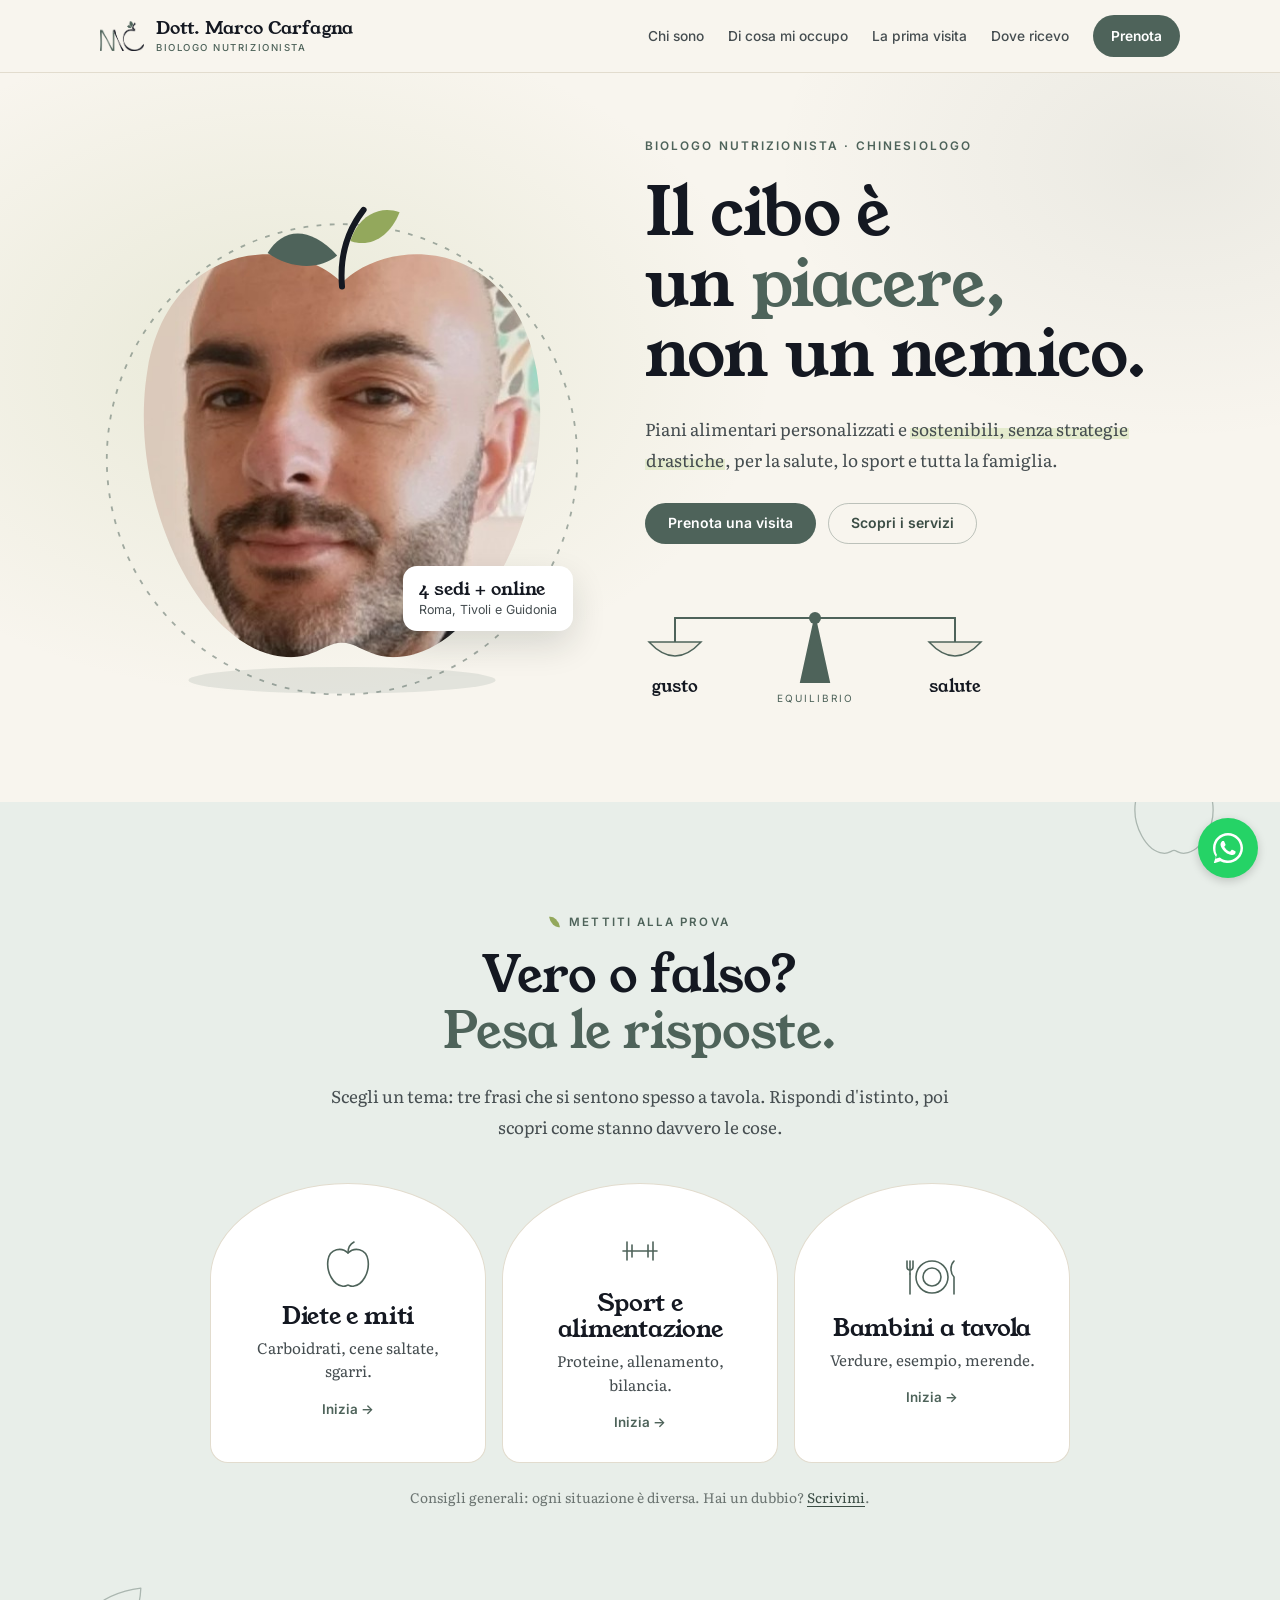
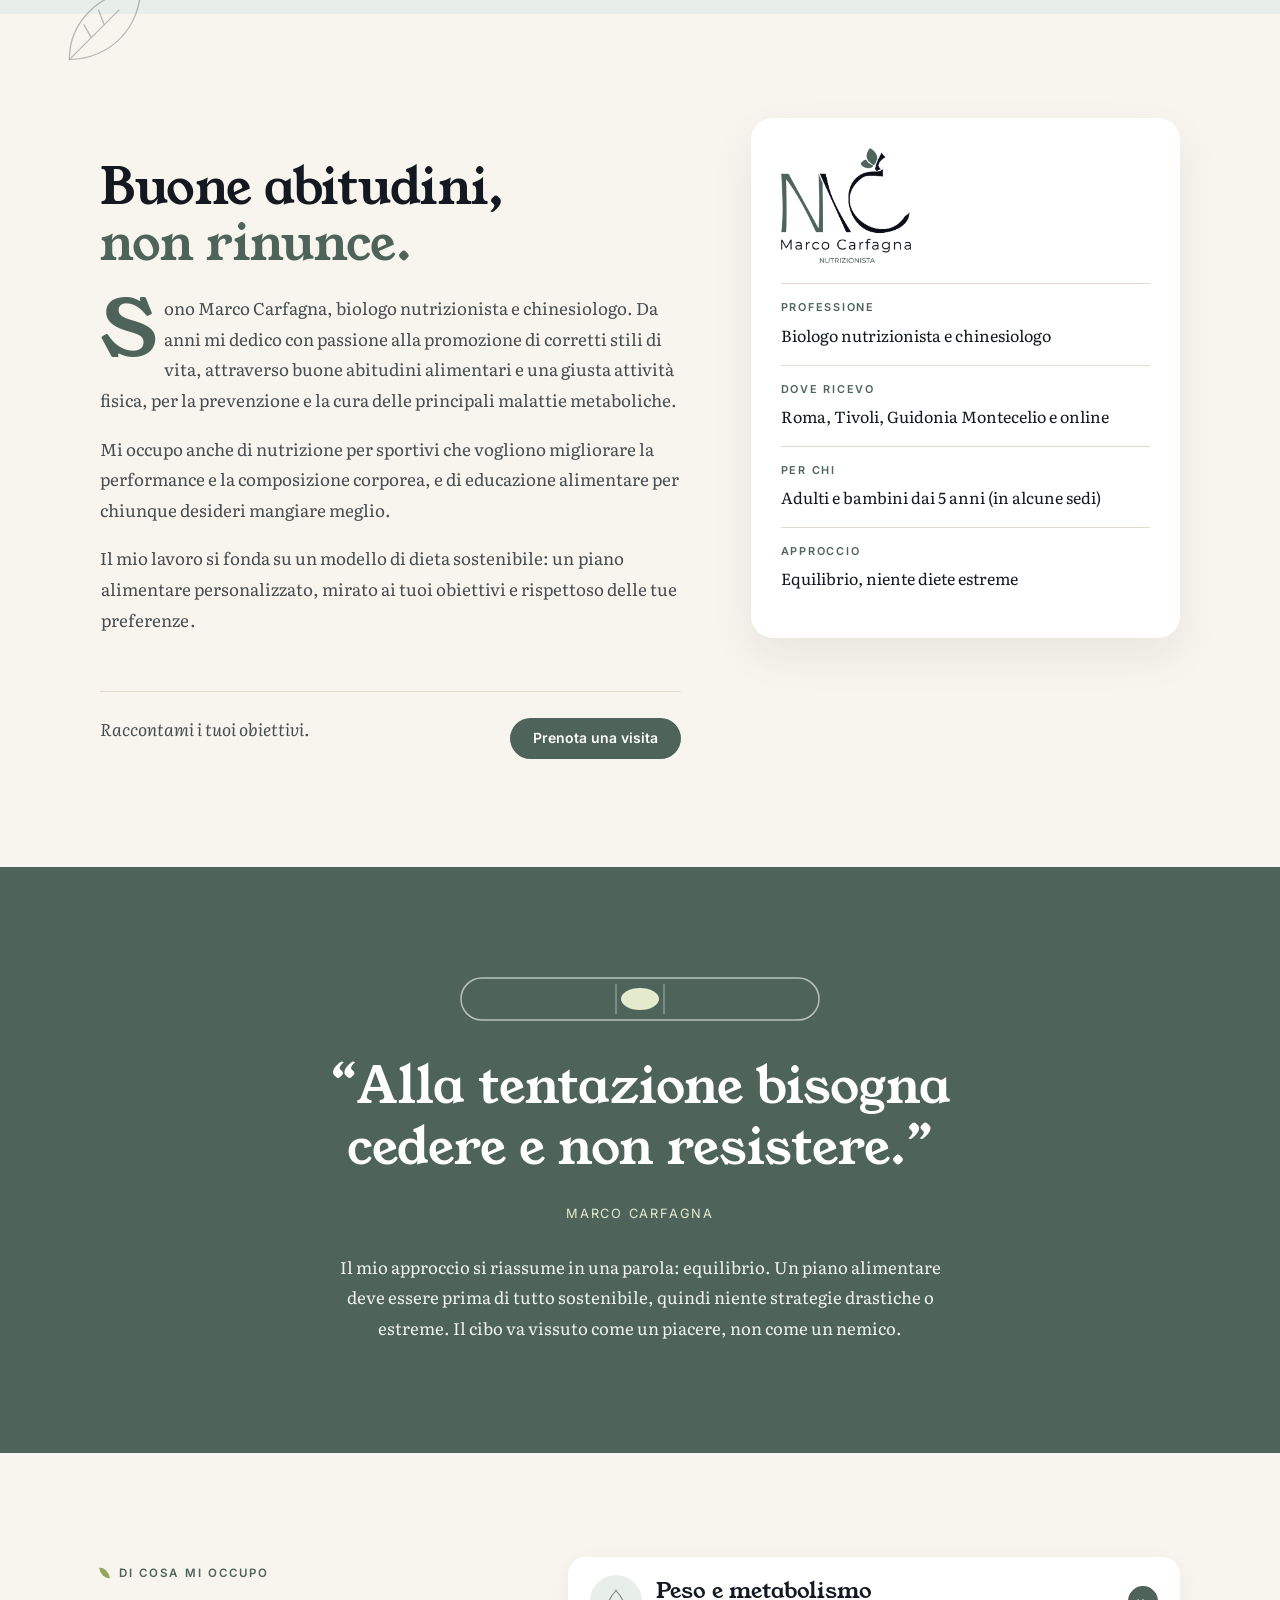
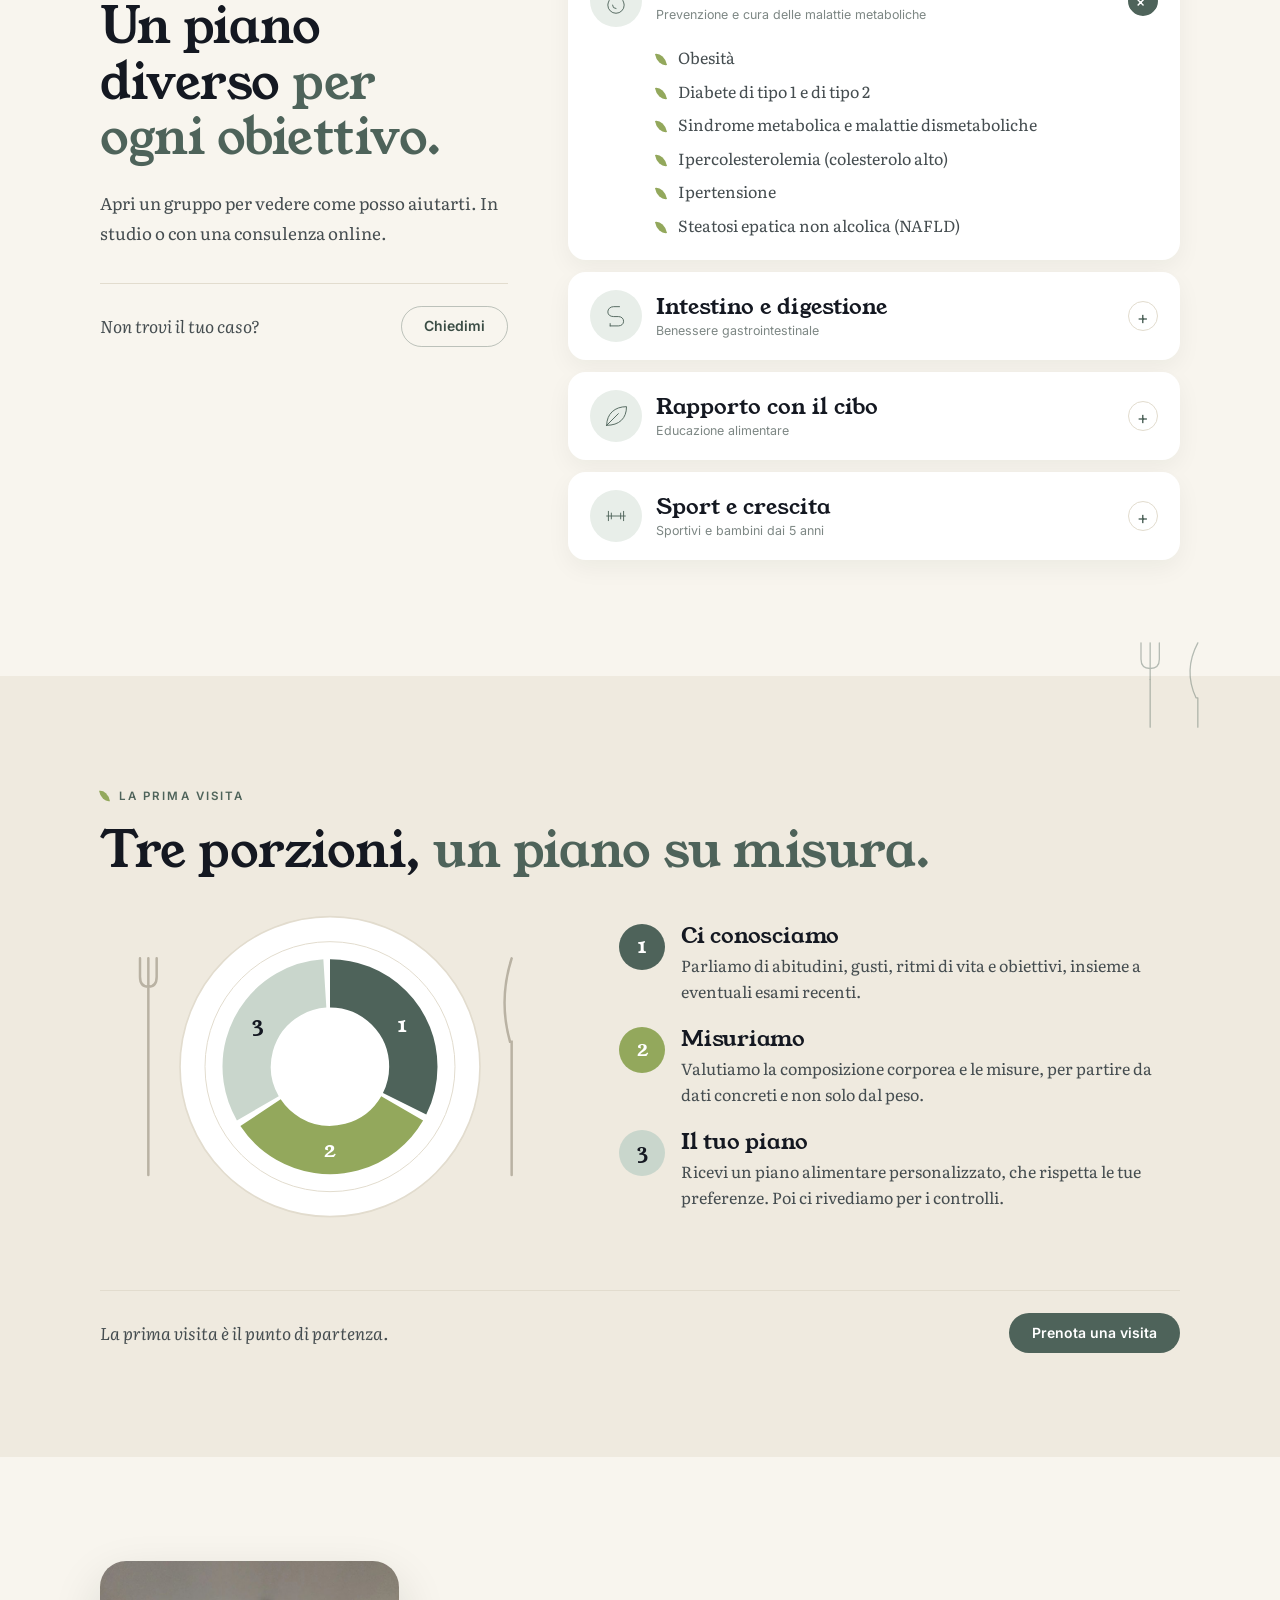
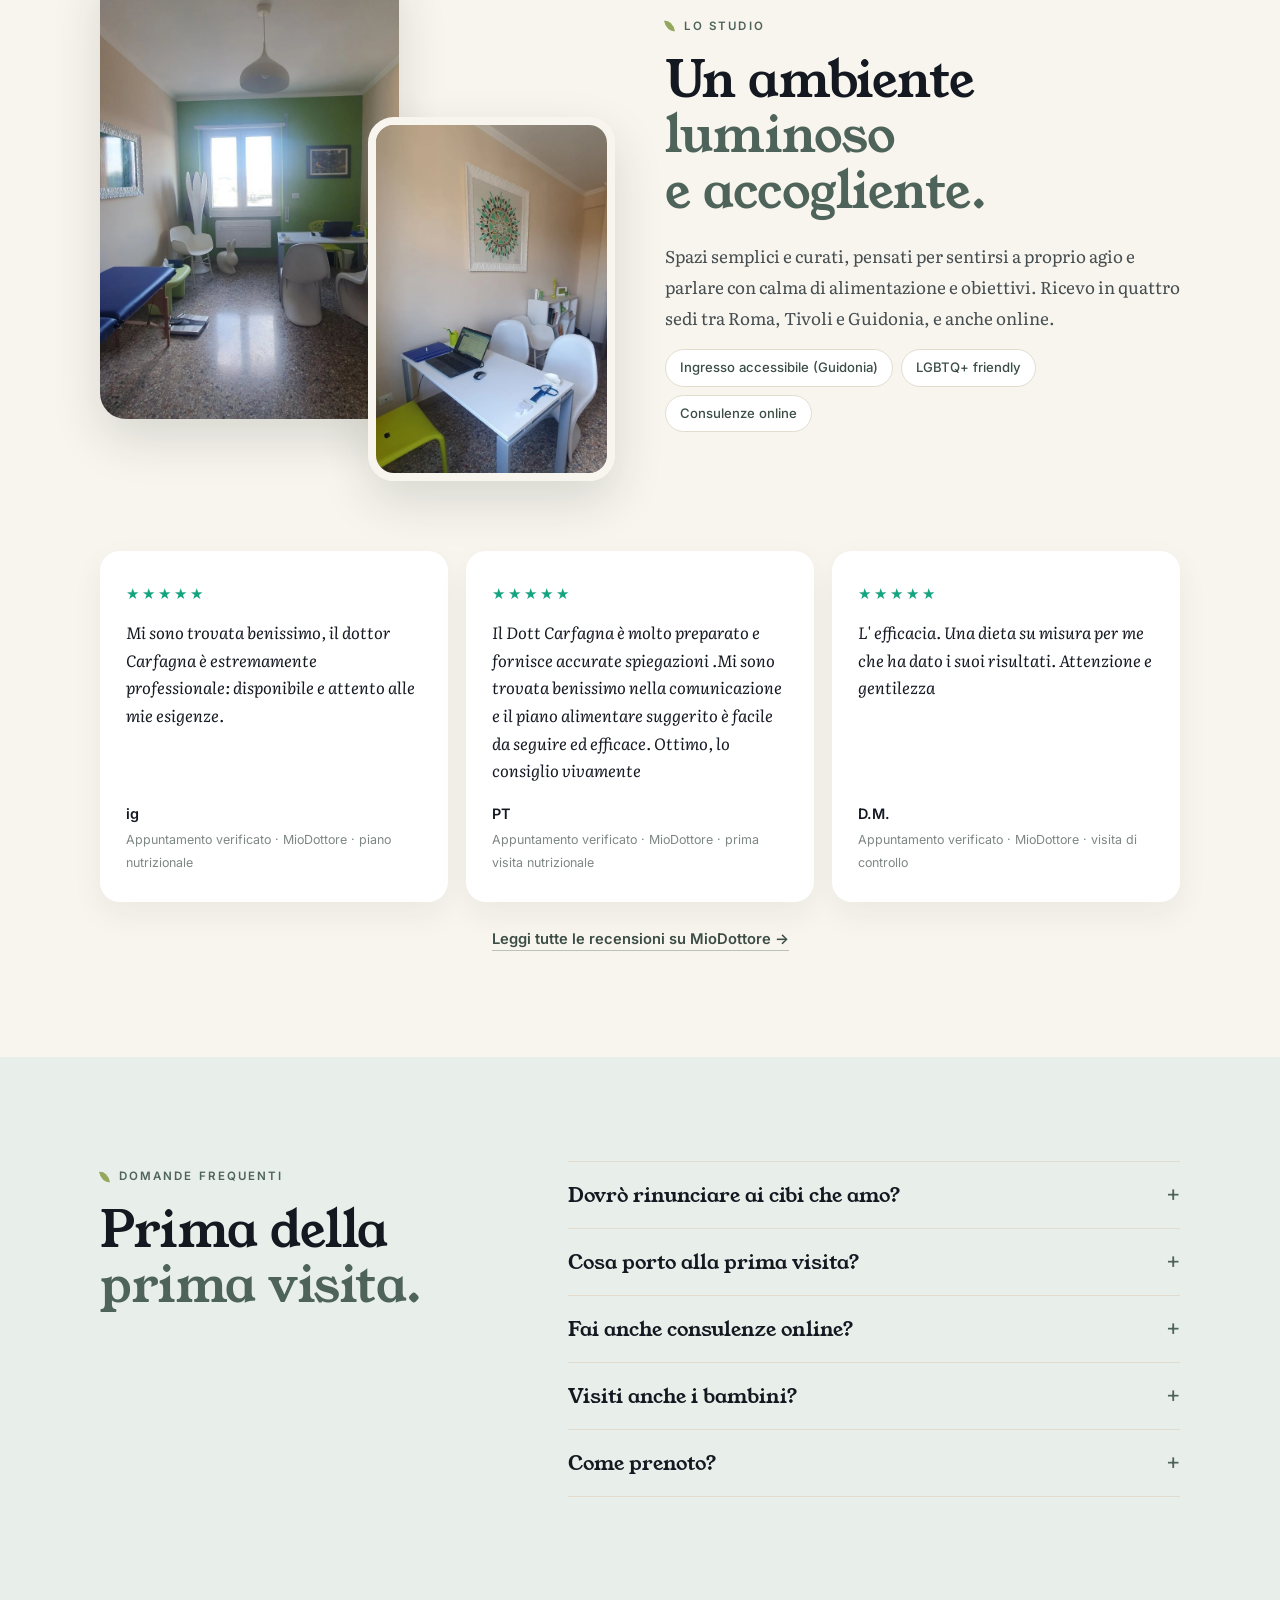
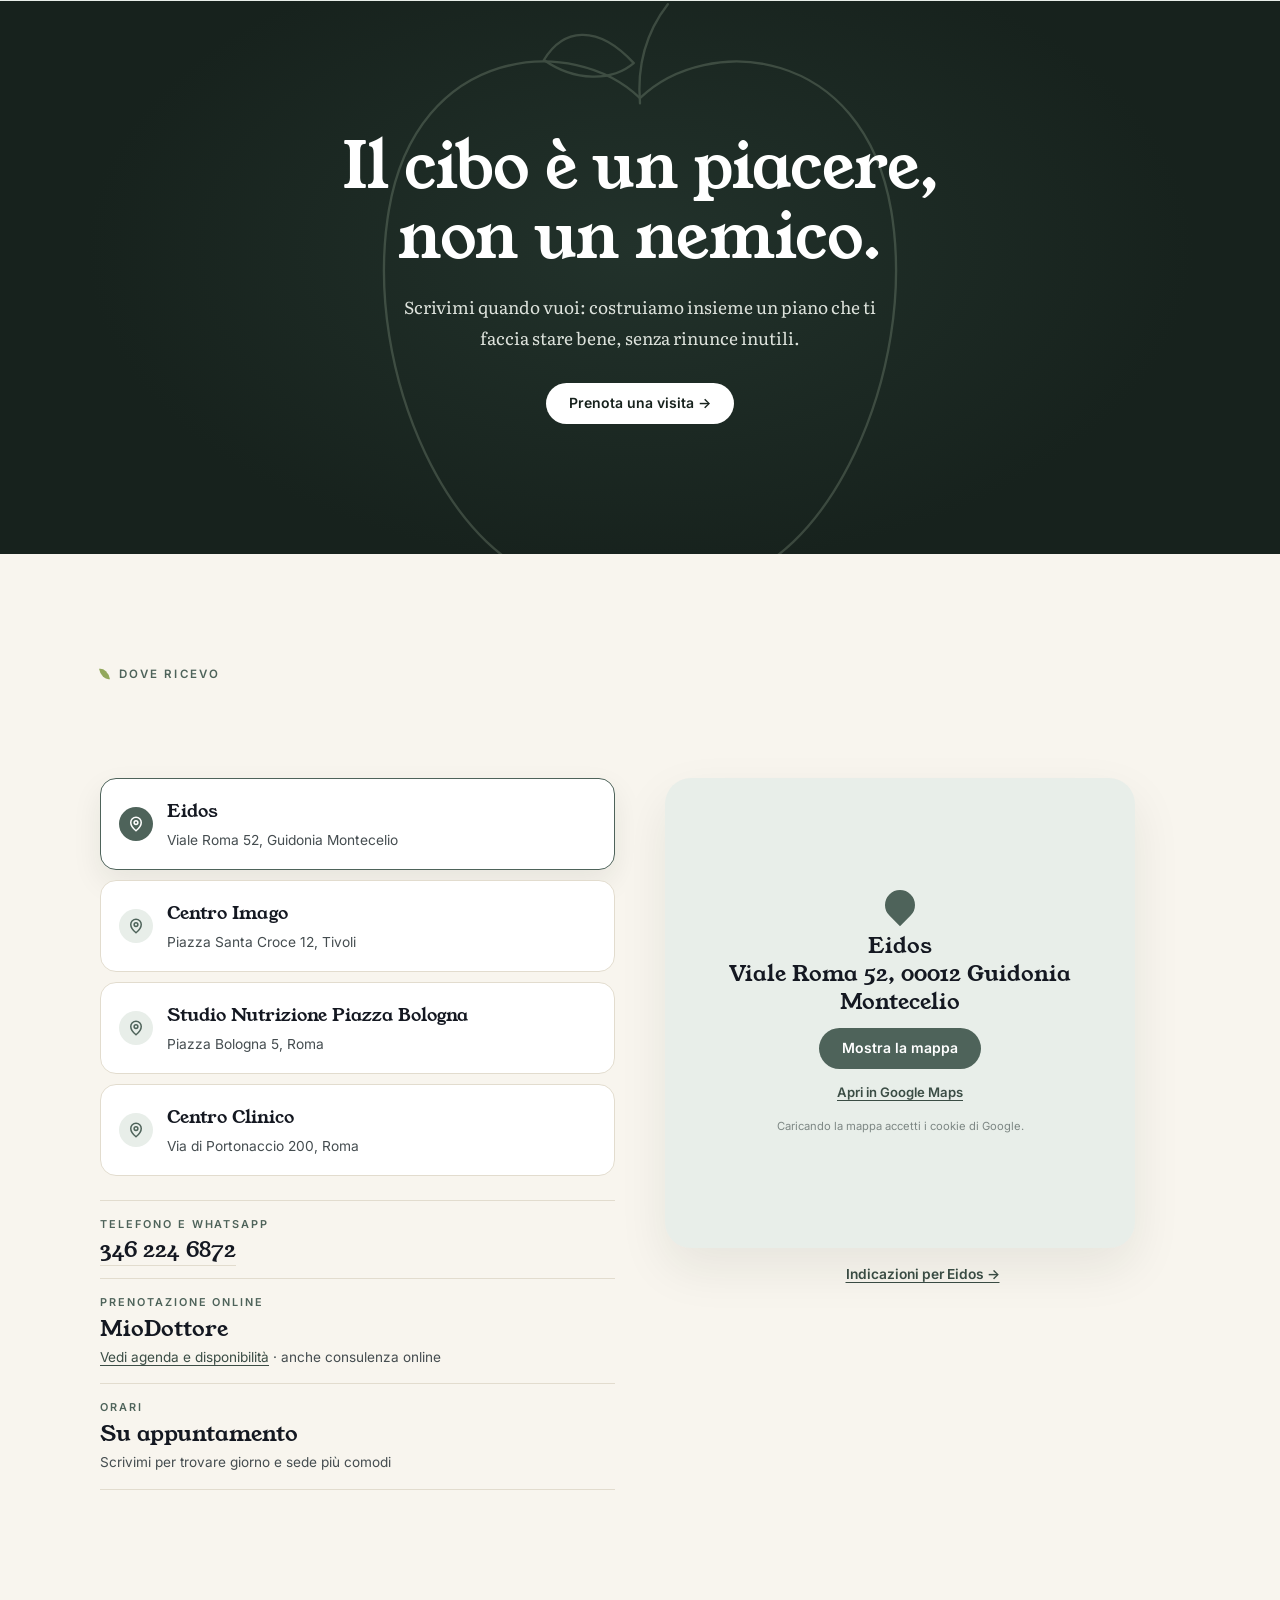
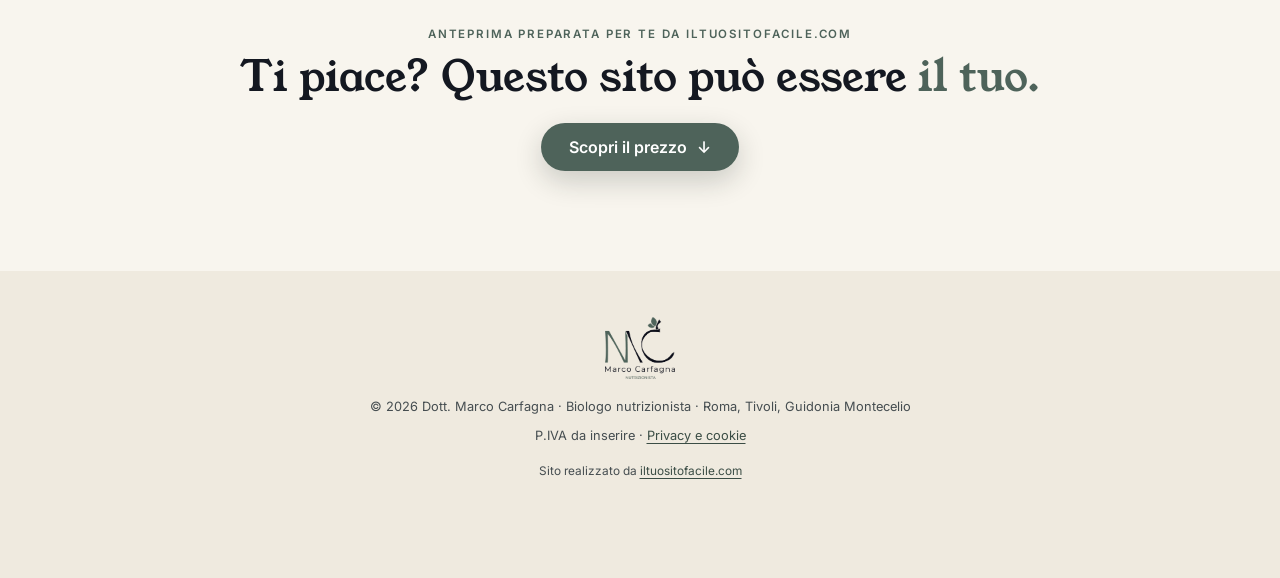
==== commit 2805ab30: "Marco Carfagna: elenco completo delle patologie in quattro gruppi Co-Authored-By: Claude Opus 5.5 <n" ====
--- a/marco-carfagna/index.html
+++ b/marco-carfagna/index.html
@@ -21,7 +21,7 @@
   <link href="https://fonts.googleapis.com/css2?family=Young+Serif&family=Literata:ital,opsz,wght@0,7..72,400;0,7..72,500;1,7..72,400&family=Inter:wght@400;500;600;700&display=swap" rel="stylesheet" />
   <link rel="canonical" href="https://marco-carfagna.primositolocale.workers.dev/" />
   <meta name="robots" content="index, follow" />
-  <link rel="stylesheet" href="css/style.css?v=2" />
+  <link rel="stylesheet" href="css/style.css?v=3" />
   <script>
   (function () {
     var d = document.documentElement; d.classList.add('js');
@@ -224,7 +224,6 @@
     </section>
 
     <!-- AREE: fisarmonica -->
-    <!-- DA COMPLETARE: MioDottore indica altre 17 patologie trattate oltre a quelle elencate -->
     <section class="section" id="aree">
       <div class="container areas-wrap">
         <div>
@@ -234,14 +233,14 @@
           <div class="cta-mini reveal" style="margin-top:34px"><p>Non trovi il tuo caso?</p><a class="btn btn-sec" href="https://wa.me/393462246872?text=Buongiorno%20Dott.%20Carfagna%2C%20vorrei%20sapere%20se%20pu%C3%B2%20aiutarmi%20con%20un%20problema." target="_blank" rel="noopener">Chiedimi</a></div>
         </div>
         <div class="acc">
-          <details class="reveal" open><summary><span class="ic"><svg viewBox="0 0 48 48"><path d="M8 40 C8 20 22 8 42 8 C42 28 30 40 8 40 Z" /><path d="M8 40 L28 20" /></svg></span><span class="st">Peso e benessere<small>Educazione alimentare</small></span><span class="pl">+</span></summary>
-            <ul><li>Sovrappeso e obesità</li><li>Dieta sostenibile, senza strategie estreme</li><li>Rapporto sereno con il cibo</li><li>Educazione alimentare per chi vuole mangiare meglio</li></ul></details>
-          <details class="reveal d2"><summary><span class="ic"><svg viewBox="0 0 48 48"><path d="M24 6 C24 6 10 22 10 31 a14 14 0 0 0 28 0 C38 22 24 6 24 6 Z" /><path d="M18 31 a6 6 0 0 0 6 6" /></svg></span><span class="st">Patologie<small>Prevenzione e cura metabolica</small></span><span class="pl">+</span></summary>
-            <ul><li>Diabete e diabete mellito</li><li>Celiachia</li><li>Costipazione</li><li>Prevenzione delle principali malattie metaboliche</li></ul></details>
-          <details class="reveal d3"><summary><span class="ic"><svg viewBox="0 0 48 48"><path d="M8 24h32" /><path d="M11 16v16" /><path d="M16 19v10" /><path d="M37 16v16" /><path d="M32 19v10" /></svg></span><span class="st">Sport<small>Nutrizione per sportivi</small></span><span class="pl">+</span></summary>
-            <ul><li>Migliorare la performance</li><li>Composizione corporea</li><li>Alimentazione prima e dopo l'allenamento</li><li>Attività fisica adatta a te, da chinesiologo</li></ul></details>
-          <details class="reveal d4"><summary><span class="ic"><svg viewBox="0 0 48 48"><circle cx="16" cy="14" r="5" /><circle cx="33" cy="18" r="4" /><path d="M8 40 c0-9 4-14 8-14 s8 5 8 14" /><path d="M27 40 c0-7 3-11 6-11 s6 4 6 11" /></svg></span><span class="st">Bambini e famiglia<small>Dai 5 anni, in alcune sedi</small></span><span class="pl">+</span></summary>
-            <ul><li>Educazione alimentare per i più piccoli</li><li>Abitudini sane per tutta la famiglia</li><li>Difficoltà a tavola e gusti selettivi</li></ul></details>
+          <details class="reveal" open><summary><span class="ic"><svg viewBox="0 0 48 48"><path d="M24 6 C24 6 10 22 10 31 a14 14 0 0 0 28 0 C38 22 24 6 24 6 Z" /><path d="M18 31 a6 6 0 0 0 6 6" /></svg></span><span class="st">Peso e metabolismo<small>Prevenzione e cura delle malattie metaboliche</small></span><span class="pl">+</span></summary>
+            <ul><li>Obesità</li><li>Diabete di tipo 1 e di tipo 2</li><li>Sindrome metabolica e malattie dismetaboliche</li><li>Ipercolesterolemia (colesterolo alto)</li><li>Ipertensione</li><li>Steatosi epatica non alcolica (NAFLD)</li></ul></details>
+          <details class="reveal d2"><summary><span class="ic"><svg viewBox="0 0 48 48"><path d="M30 8 h-10 c-6 0 -10 4 -10 9 s4 8 10 8 h8 c5 0 9 3 9 8 s-4 8 -9 8 H14" /><path d="M14 41 v-4" /></svg></span><span class="st">Intestino e digestione<small>Benessere gastrointestinale</small></span><span class="pl">+</span></summary>
+            <ul><li>Celiachia</li><li>Intolleranze alimentari</li><li>Colon irritabile (sindrome dell'intestino irritabile)</li><li>Costipazione</li><li>Reflusso gastroesofageo ed esofagite</li><li>Bruciore di stomaco</li></ul></details>
+          <details class="reveal d3"><summary><span class="ic"><svg viewBox="0 0 48 48"><path d="M8 40 C8 20 22 8 42 8 C42 28 30 40 8 40 Z" /><path d="M8 40 L28 20" /></svg></span><span class="st">Rapporto con il cibo<small>Educazione alimentare</small></span><span class="pl">+</span></summary>
+            <ul><li>Disturbi alimentari</li><li>Anoressia e bulimia</li><li>Iponutrizione</li><li>Dieta sostenibile, senza strategie estreme</li><li>Educazione alimentare per chi vuole mangiare meglio</li></ul></details>
+          <details class="reveal d4"><summary><span class="ic"><svg viewBox="0 0 48 48"><path d="M8 24h32" /><path d="M11 16v16" /><path d="M16 19v10" /><path d="M37 16v16" /><path d="M32 19v10" /></svg></span><span class="st">Sport e crescita<small>Sportivi e bambini dai 5 anni</small></span><span class="pl">+</span></summary>
+            <ul><li>Nutrizione per migliorare la performance</li><li>Composizione corporea</li><li>Alimentazione prima e dopo l'allenamento</li><li>Attività fisica adatta a te, da chinesiologo</li><li>Educazione alimentare per bambini dai 5 anni (in alcune sedi)</li></ul></details>
         </div>
       </div>
     </section>
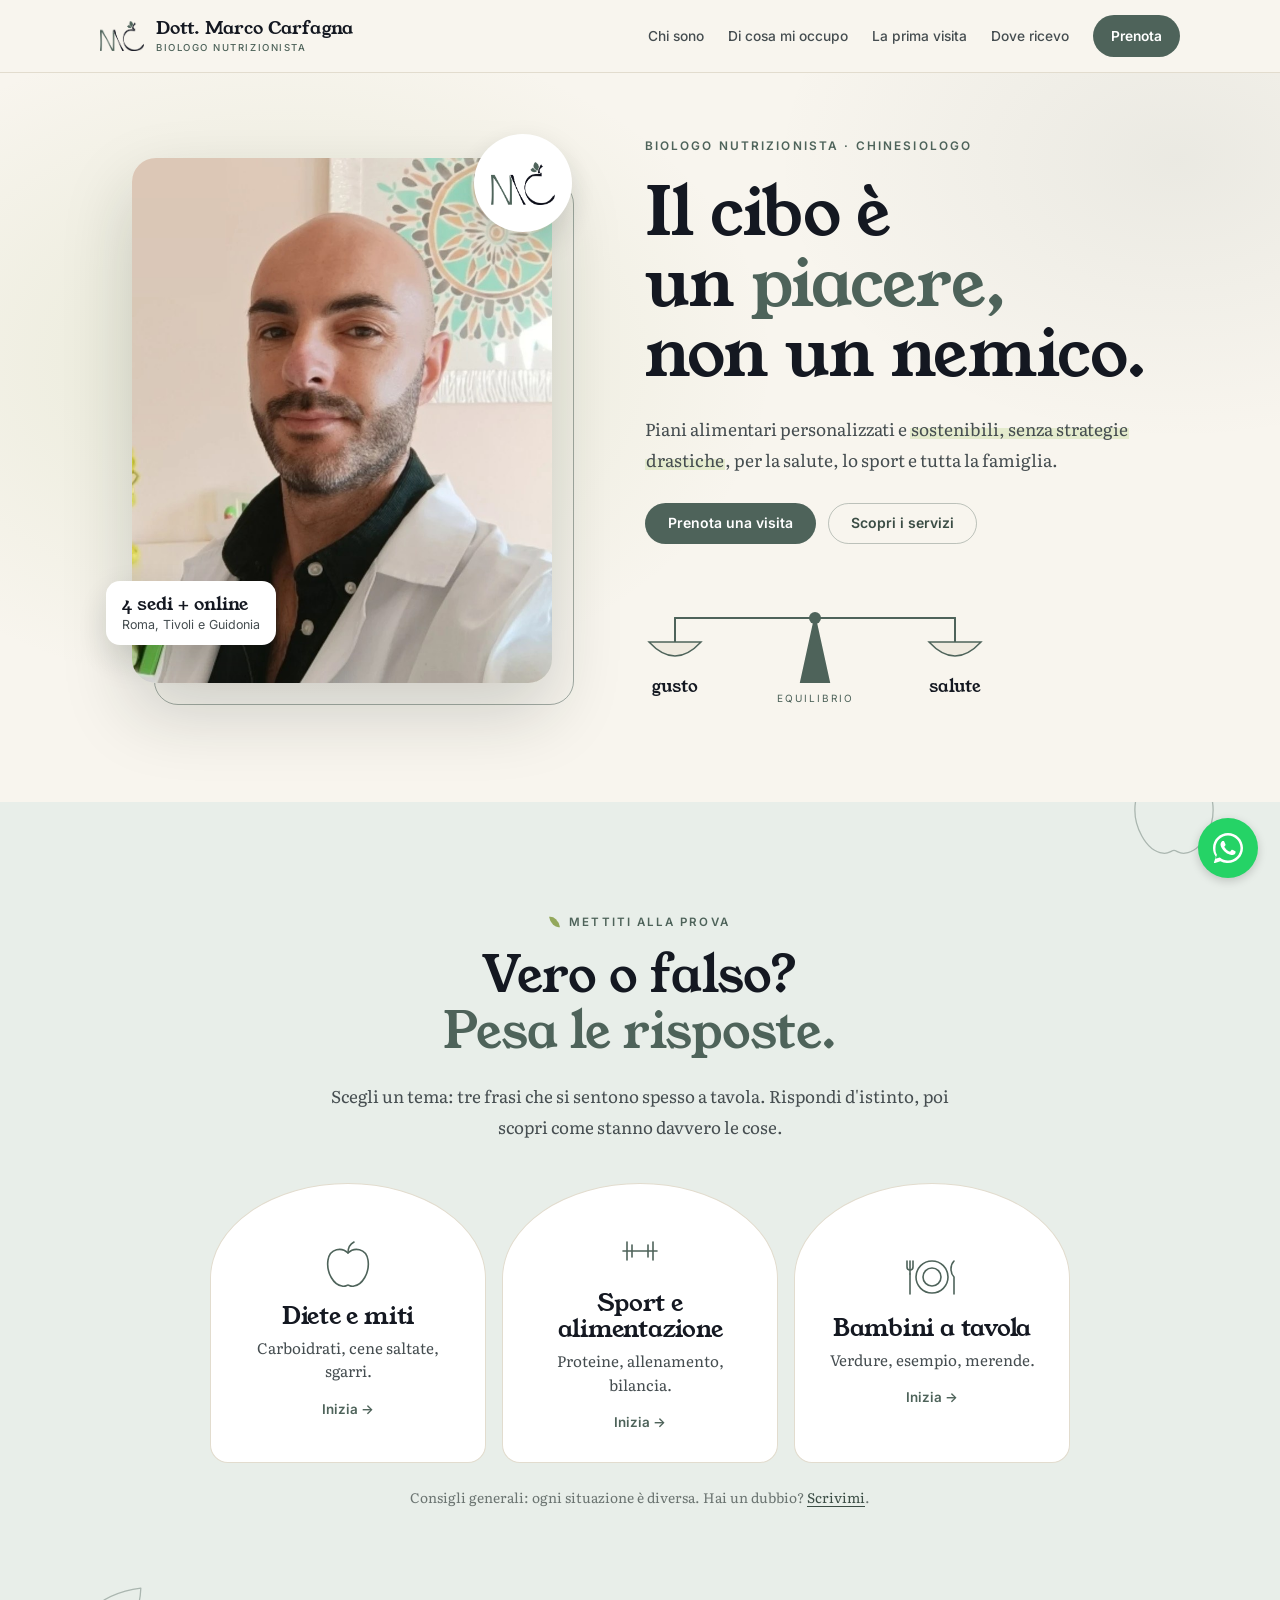
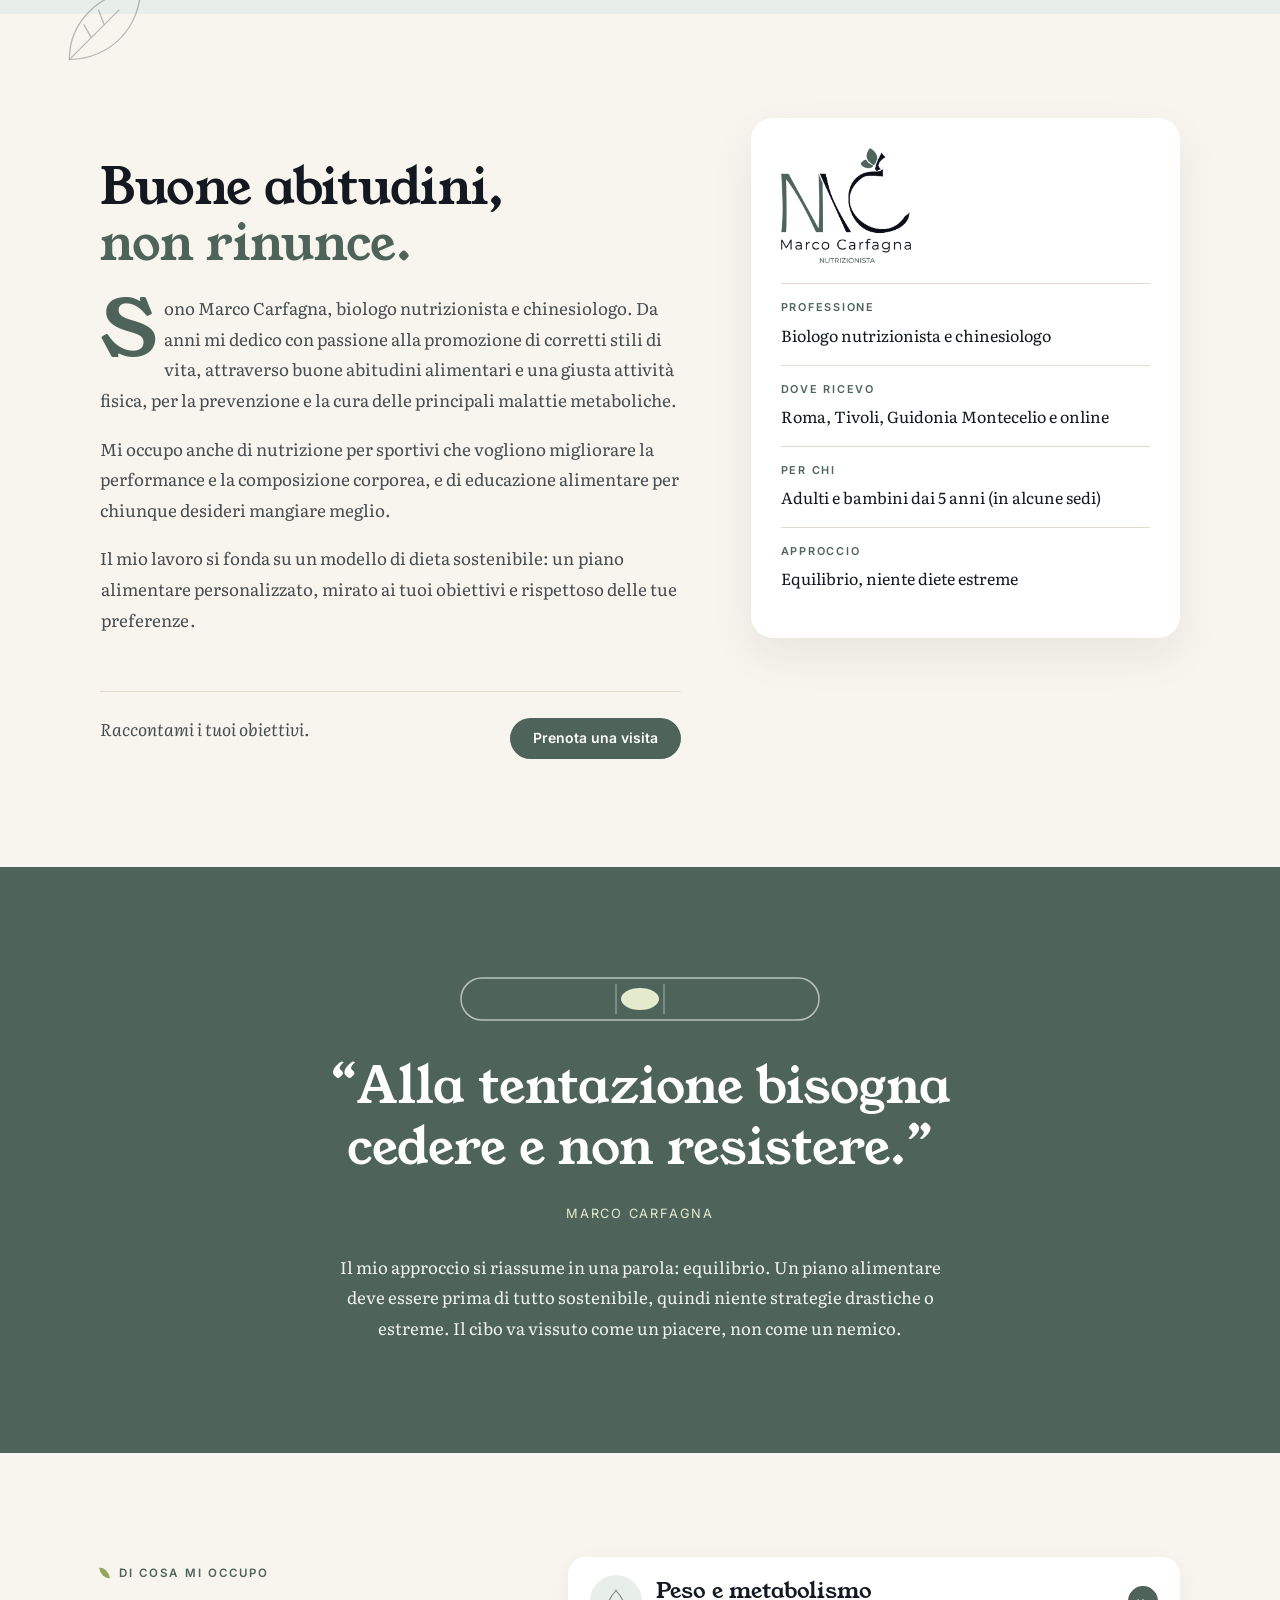
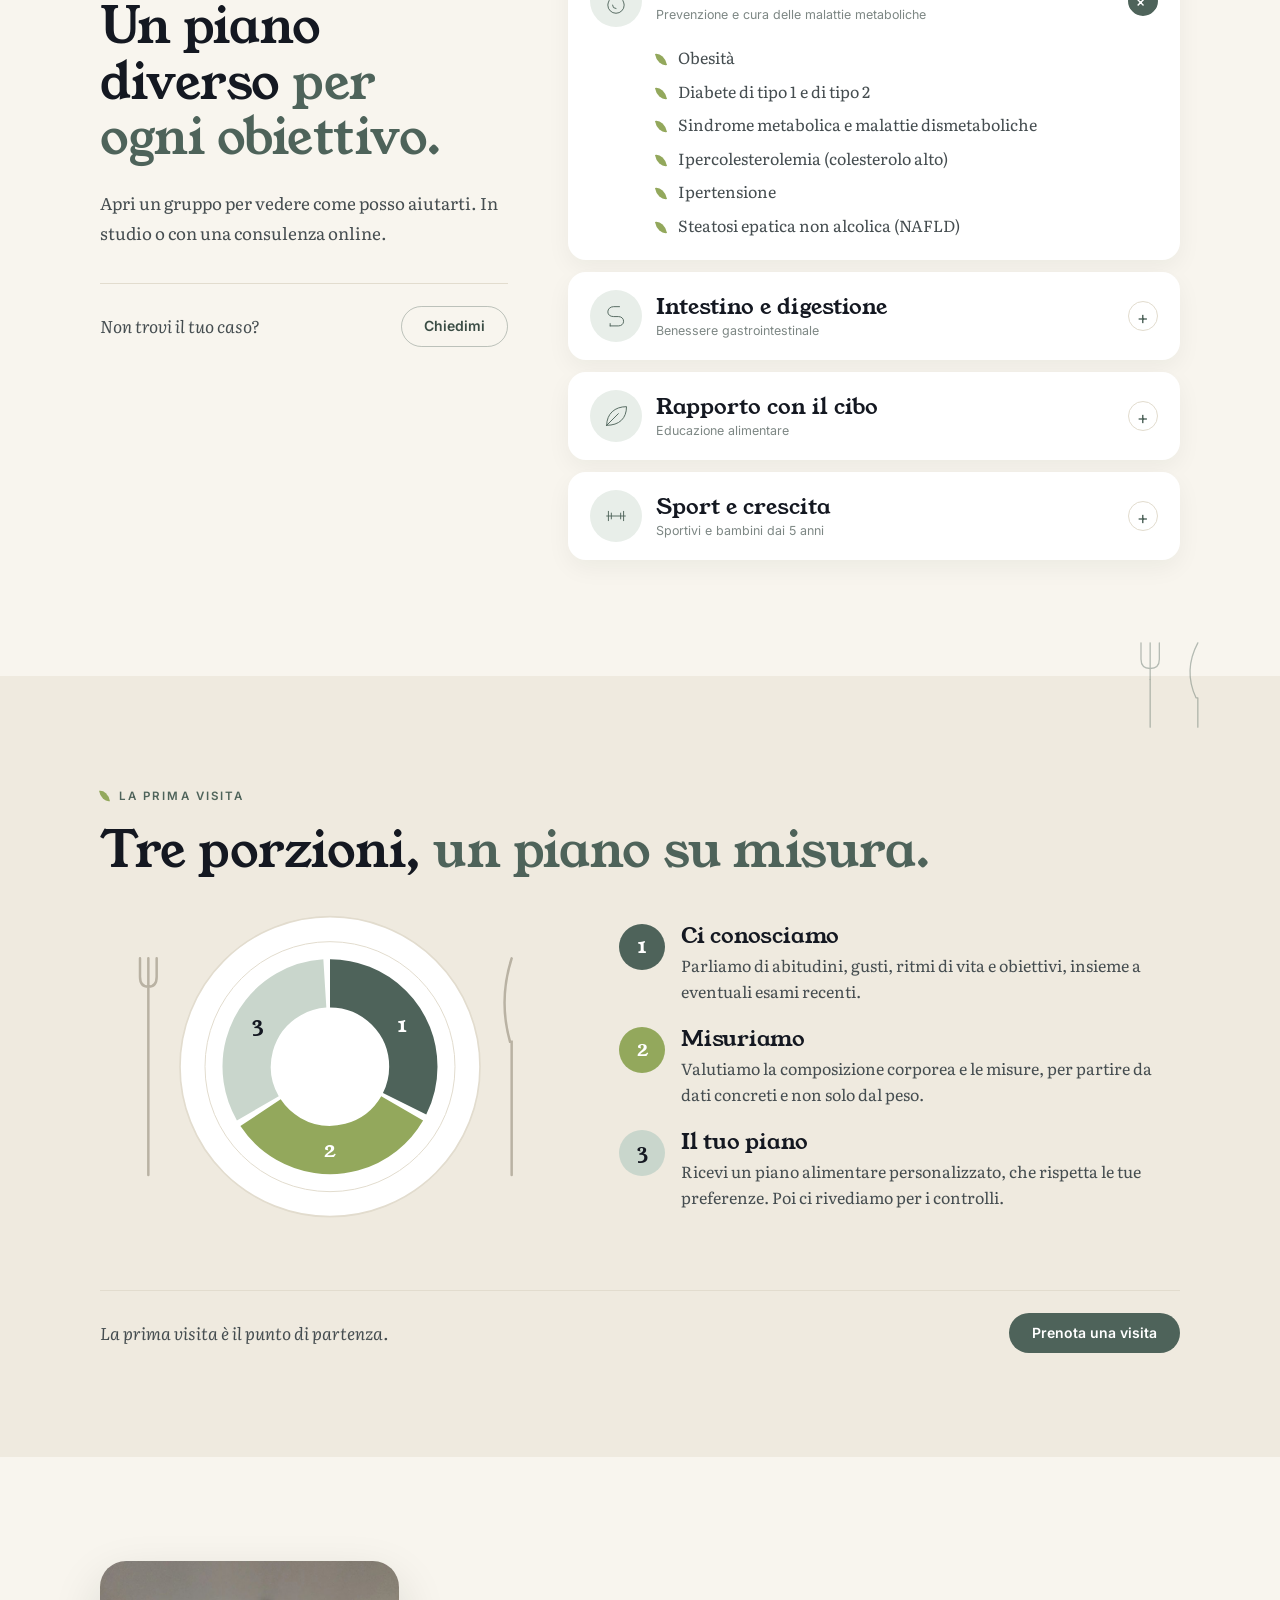
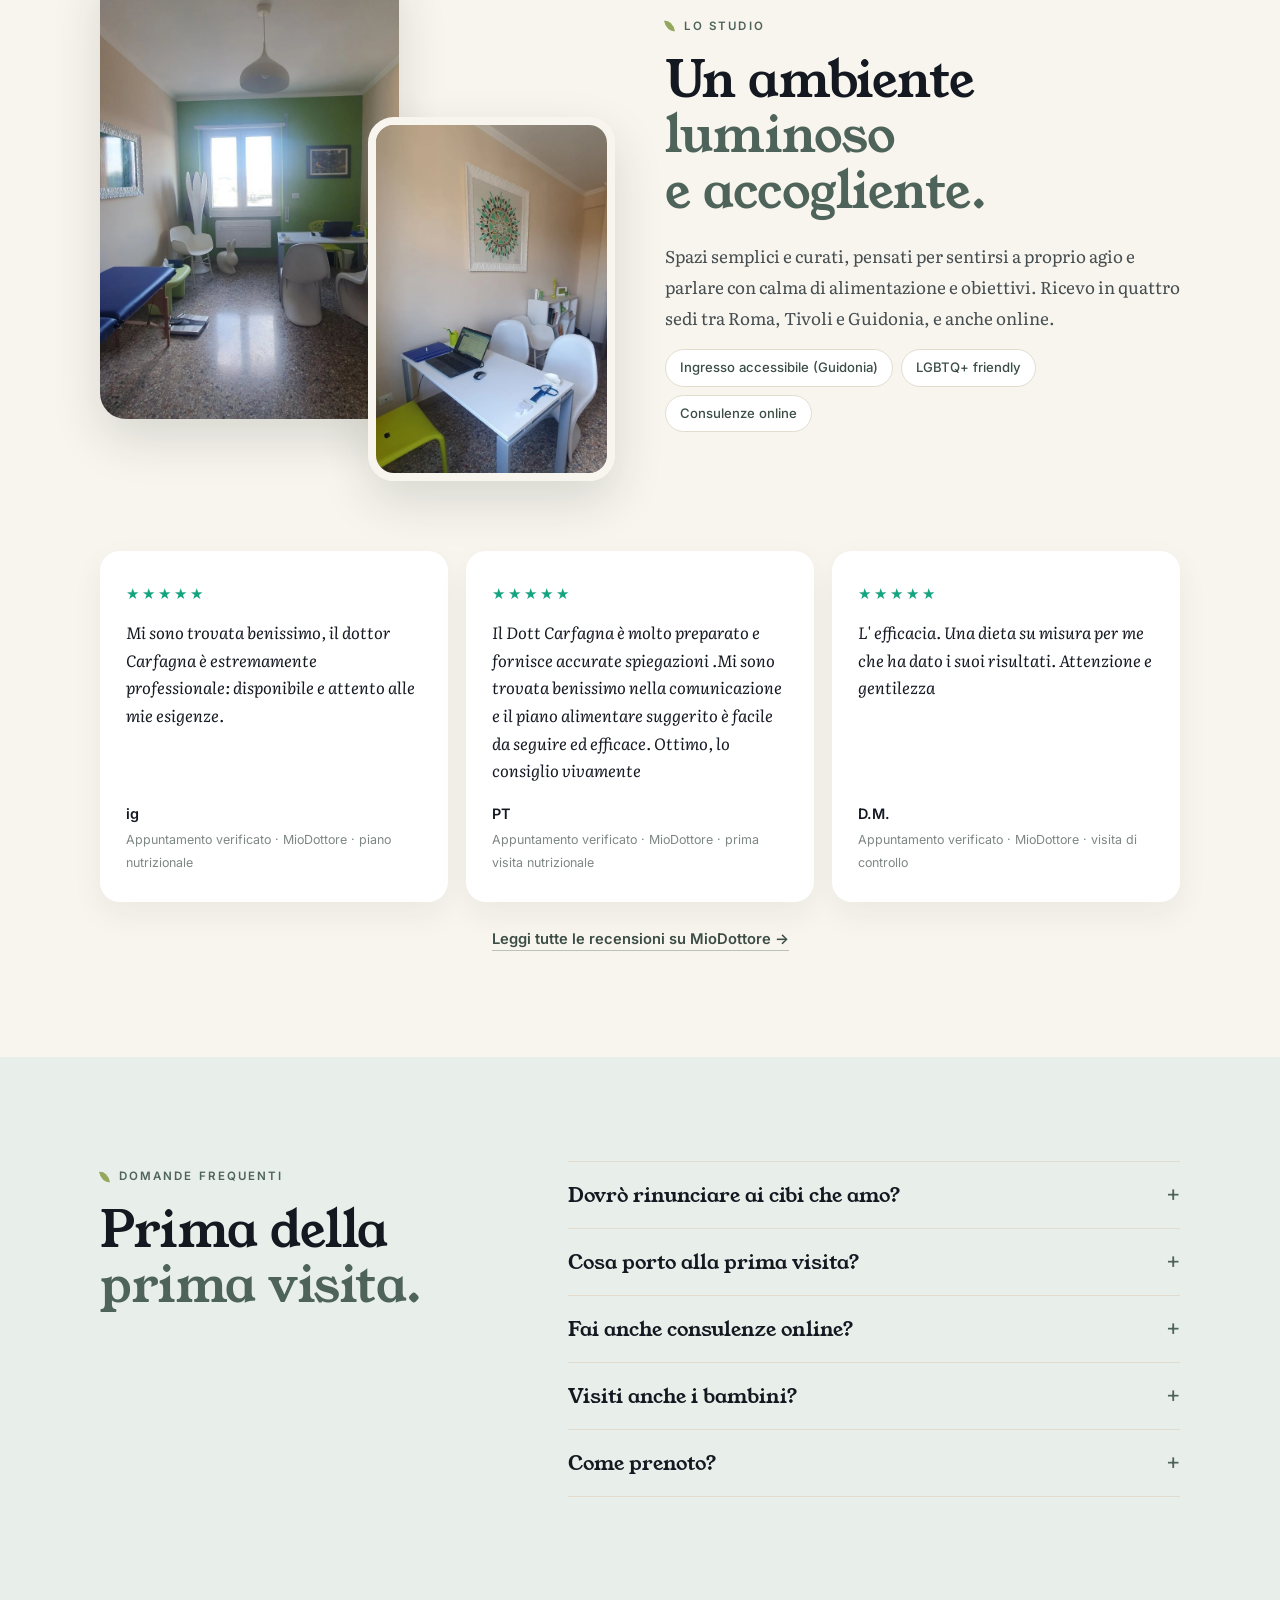
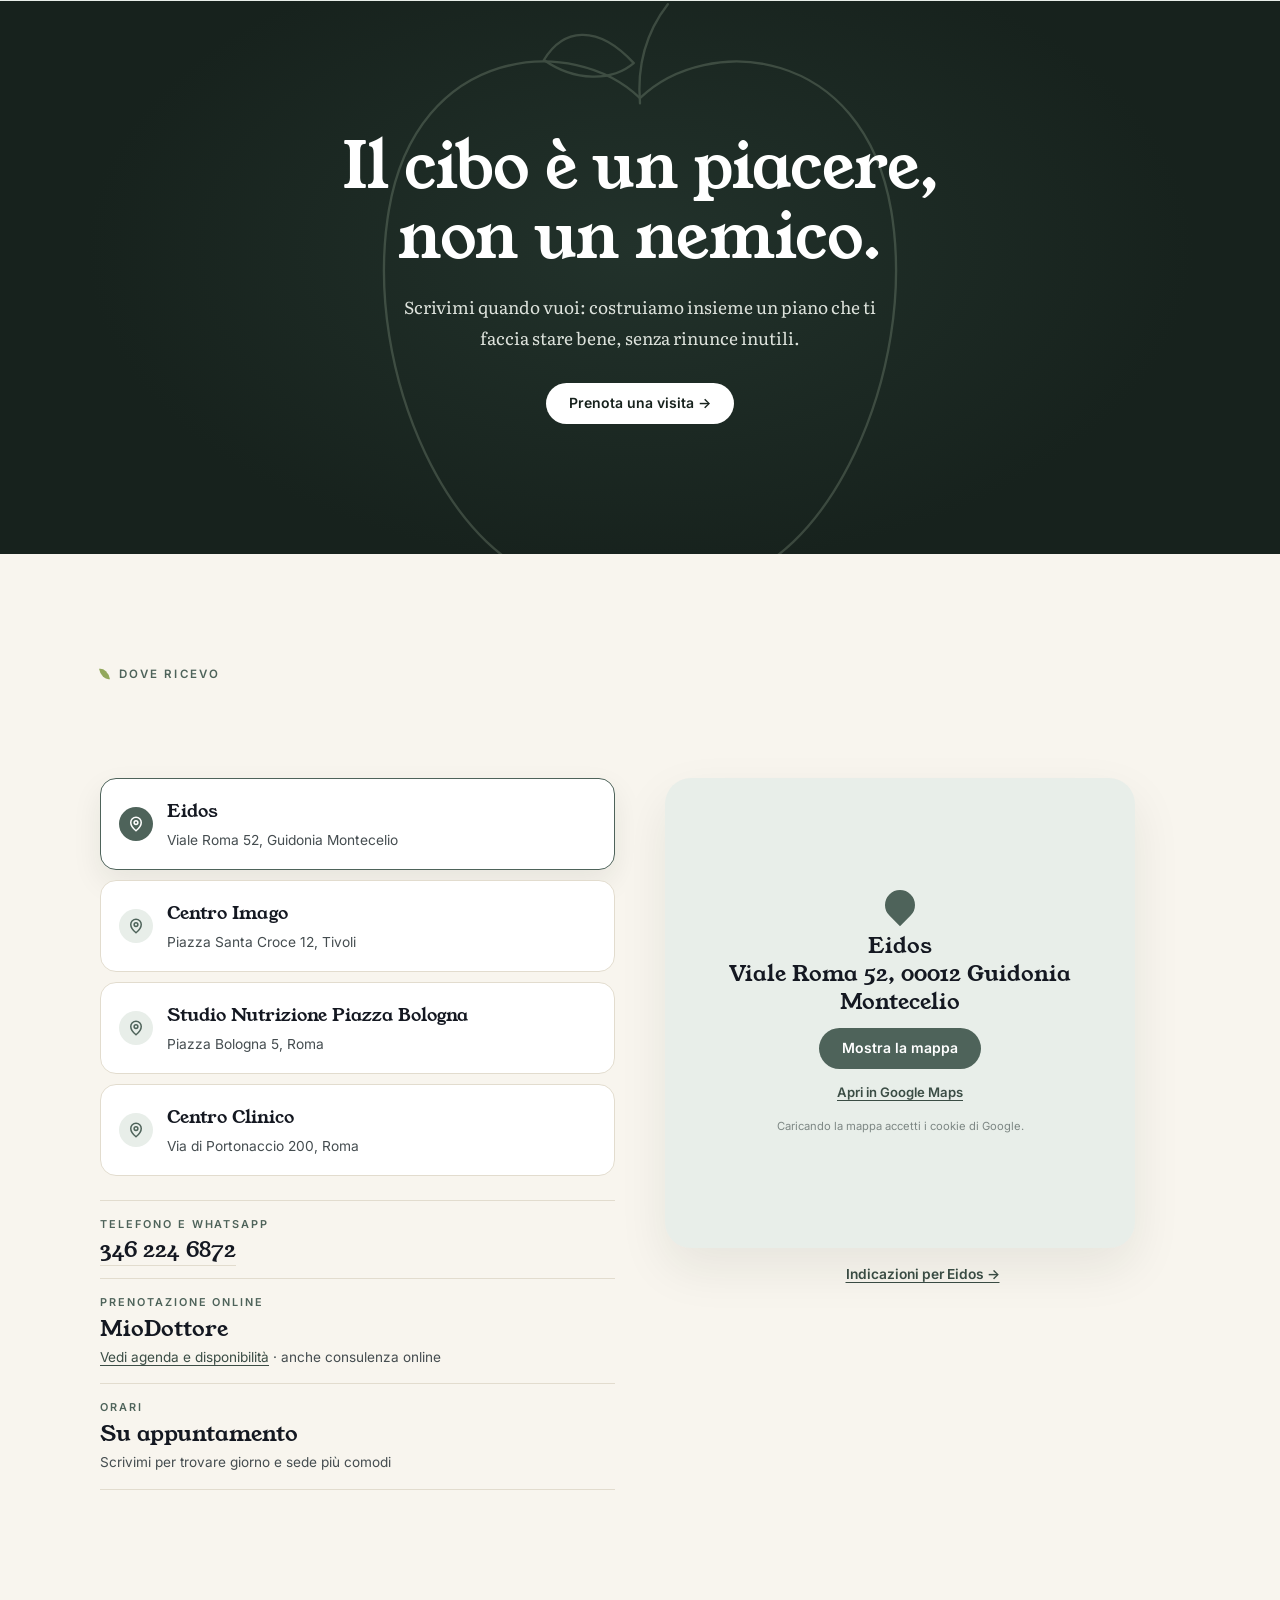
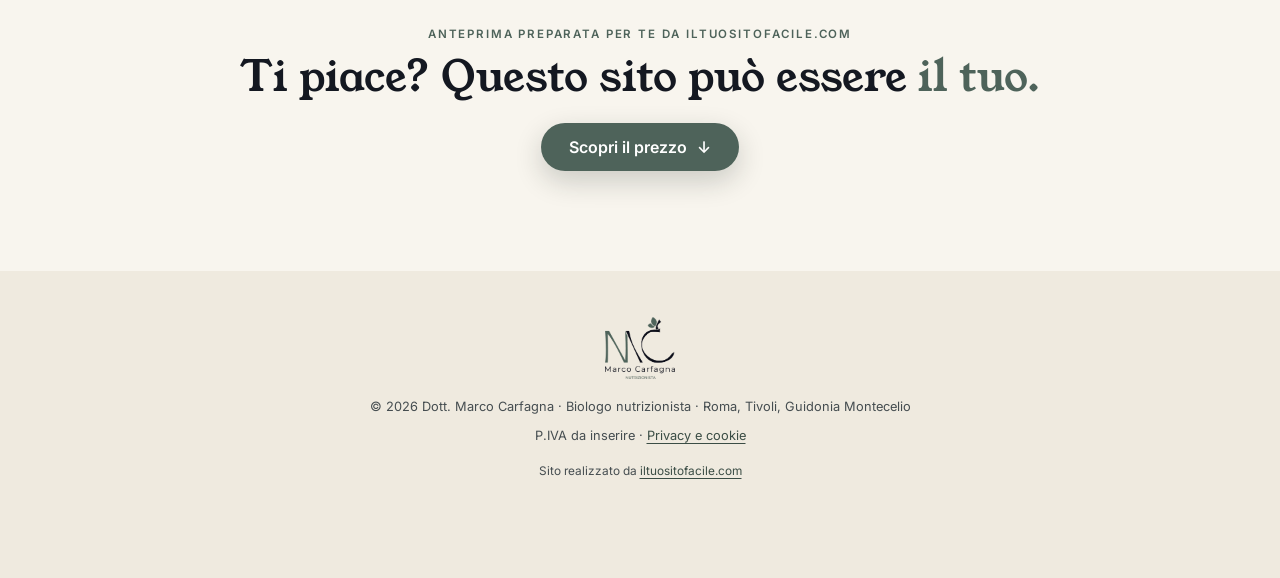
==== commit 000238dd: "Marco Carfagna: ritratto in cornice professionale al posto della mela - foto verticale ripulita dal " ====
--- a/marco-carfagna/index.html
+++ b/marco-carfagna/index.html
@@ -21,7 +21,7 @@
   <link href="https://fonts.googleapis.com/css2?family=Young+Serif&family=Literata:ital,opsz,wght@0,7..72,400;0,7..72,500;1,7..72,400&family=Inter:wght@400;500;600;700&display=swap" rel="stylesheet" />
   <link rel="canonical" href="https://marco-carfagna.primositolocale.workers.dev/" />
   <meta name="robots" content="index, follow" />
-  <link rel="stylesheet" href="css/style.css?v=3" />
+  <link rel="stylesheet" href="css/style.css?v=5" />
   <script>
   (function () {
     var d = document.documentElement; d.classList.add('js');
@@ -88,18 +88,11 @@
     <!-- APERTURA DEL SITO: ritratto nella mela del logo + bilancia gusto/salute -->
     <section class="hero" id="top">
       <div class="container hero-inner">
-        <div class="apple h-anim" style="--d:.1s">
-          <svg viewBox="0 0 400 460" role="img" aria-label="Il Dott. Marco Carfagna">
-            <defs><clipPath id="appleClip"><path d="M200,114.6 C156.8,72.8 56,80.4 38,186.8 C20,293.2 81.2,418.6 149.6,426.2 C174.8,430 185.6,414.8 200,414.8 C214.4,414.8 225.2,430 250.4,426.2 C318.8,418.6 380,293.2 362,186.8 C344,80.4 243.2,72.8 200,114.6 Z" /></clipPath></defs>
-            <circle class="ap-ring" cx="200" cy="262" r="196" />
-            <ellipse class="ap-shadow" cx="200" cy="446" rx="128" ry="11" />
-            <image href="assets/ritratto.jpg" x="11" y="35" width="420" height="420" preserveAspectRatio="xMidYMid slice" clip-path="url(#appleClip)" />
-            <path class="ap-stem" d="M200 118 C198 94 204 72 218 54" />
-            <path class="ap-leaf" d="M196 92 C172 66 150 70 138 90 C158 104 182 104 196 92 Z" />
-            <path class="ap-leaf b" d="M207 80 C214 58 232 50 248 56 C240 76 224 86 207 80 Z" />
-          </svg>
-          <div class="apple-badge"><strong>4 sedi + online</strong>Roma, Tivoli e Guidonia</div>
-        </div>
+        <figure class="portrait h-anim" style="--d:.1s">
+          <div class="pf"><img src="assets/ritratto.jpg" alt="Il Dott. Marco Carfagna, biologo nutrizionista" width="760" height="950" /></div>
+          <span class="seal" aria-hidden="true"><img src="assets/logo-mc.png" alt="" width="828" height="551" /></span>
+          <figcaption class="badge"><strong>4 sedi + online</strong>Roma, Tivoli e Guidonia</figcaption>
+        </figure>
         <div class="hero-text">
           <p class="kicker h-anim" style="--d:.2s">Biologo nutrizionista · Chinesiologo</p>
           <h1 class="h-anim" style="--d:.32s">Il cibo è un <span class="swap" aria-live="polite"><span class="sizer">piacere,</span><span class="w on">piacere,</span><span class="w">alleato,</span><span class="w">amico,</span></span><br />non un nemico.</h1>
--- a/marco-carfagna/css/style.css
+++ b/marco-carfagna/css/style.css
@@ -118,22 +118,20 @@
 .h-anim{animation:heroIn 1.1s var(--ease) both;animation-delay:var(--d,0s)}
 .intro-on .h-anim{animation-play-state:paused}
 @keyframes heroIn{from{opacity:0;transform:translateY(26px)}to{opacity:1;transform:none}}
-.apple{position:relative;width:100%;max-width:480px;justify-self:center}
-.apple svg{width:100%;height:auto;overflow:visible}
-.apple .ap-shadow{fill:rgba(78,99,90,.12)}
-.apple .ap-stem{fill:none;stroke:var(--inchiostro);stroke-width:5;stroke-linecap:round}
-.apple .ap-leaf{fill:var(--salvia);transform-box:fill-box;transform-origin:0% 100%;animation:leafSway 6s ease-in-out infinite}
-.apple .ap-leaf.b{fill:var(--foglia);animation-delay:-2s}
-@keyframes leafSway{0%,100%{transform:rotate(0)}50%{transform:rotate(-7deg)}}
-.apple .ap-ring{fill:none;stroke:var(--salvia);stroke-width:1.5;stroke-dasharray:4 7;opacity:.5}
-.apple-badge{position:absolute;right:2%;bottom:12%;background:#fff;border-radius:14px;padding:12px 16px;box-shadow:0 14px 34px rgba(23,34,29,.14);font-family:var(--ff-ui);font-size:.78rem;color:var(--testo);line-height:1.35}
-.apple-badge strong{display:block;font-family:var(--ff-t);font-weight:400;font-size:1.1rem;color:var(--inchiostro)}
+.portrait{position:relative;width:100%;max-width:420px;justify-self:center;margin:0}
+.portrait::before{content:"";position:absolute;inset:22px -22px -22px 22px;border:1.5px solid var(--salvia);border-radius:24px;opacity:.5}
+.pf{position:relative;border-radius:24px;overflow:hidden;aspect-ratio:4/5;background:var(--crema-2);box-shadow:0 30px 70px rgba(23,34,29,.18)}
+.pf img{width:100%;height:100%;object-fit:cover;object-position:50% 30%}
+.seal{position:absolute;top:-24px;right:-20px;width:98px;height:98px;border-radius:50%;background:#fff;display:grid;place-items:center;box-shadow:0 12px 30px rgba(23,34,29,.14)}
+.seal img{width:64px;height:auto}
+.badge{position:absolute;left:-26px;bottom:38px;background:#fff;border-radius:14px;padding:12px 16px;box-shadow:0 14px 34px rgba(23,34,29,.14);font-family:var(--ff-ui);font-size:.78rem;color:var(--testo);line-height:1.35}
+.badge strong{display:block;font-family:var(--ff-t);font-weight:400;font-size:1.1rem;color:var(--inchiostro)}
 .kicker{font-family:var(--ff-ui);font-size:.74rem;font-weight:600;letter-spacing:.18em;text-transform:uppercase;color:var(--salvia);margin-bottom:20px}
 .hero h1{font-size:clamp(2.5rem,5.2vw,4.3rem);line-height:1.06;margin-bottom:24px;text-wrap:balance}
 .swap{position:relative;display:inline-block;color:var(--salvia)}
 .swap .sizer{visibility:hidden}
-.swap .w{position:absolute;left:0;top:0;opacity:0;transform:translateY(.12em);transition:opacity 1.1s ease, transform 1.1s ease;white-space:nowrap}
-.swap .w.on{opacity:1;transform:none}
+.swap .w{position:absolute;left:0;top:0;opacity:0;transform:translateY(.12em);transition:opacity .6s ease, transform .6s ease;white-space:nowrap}
+.swap .w.on{opacity:1;transform:none;transition-delay:.6s}
 .hero-sub{font-size:1.08rem;max-width:520px;margin-bottom:28px}
 .hero-actions{display:flex;flex-wrap:wrap;gap:12px;margin-bottom:34px}
 /* bilancia gusto / salute */
@@ -147,7 +145,7 @@
 .balance .bl-pan{fill:var(--crema-2);stroke:var(--salvia);stroke-width:1.5}
 .balance text{font-family:'Young Serif',Georgia,serif;font-size:17px;fill:var(--inchiostro);text-anchor:middle}
 .balance .bl-cap{font-family:Inter,system-ui,sans-serif;font-size:10px;letter-spacing:2px;fill:var(--salvia);text-transform:uppercase}
-@media(max-width:900px){.hero{padding:112px 0 74px}.hero-inner{grid-template-columns:1fr;gap:40px}.apple{max-width:340px;order:-1}}
+@media(max-width:900px){.hero{padding:112px 0 74px}.hero-inner{grid-template-columns:1fr;gap:40px}.portrait{max-width:300px;order:-1}.seal{width:78px;height:78px;right:-10px}.seal img{width:50px}.badge{left:-10px}}
 
 /* ═══ QUIZ A TEMI con la bilancia ═══ */
 .quiz-sec{background:var(--salvia-chiara);overflow:hidden}
